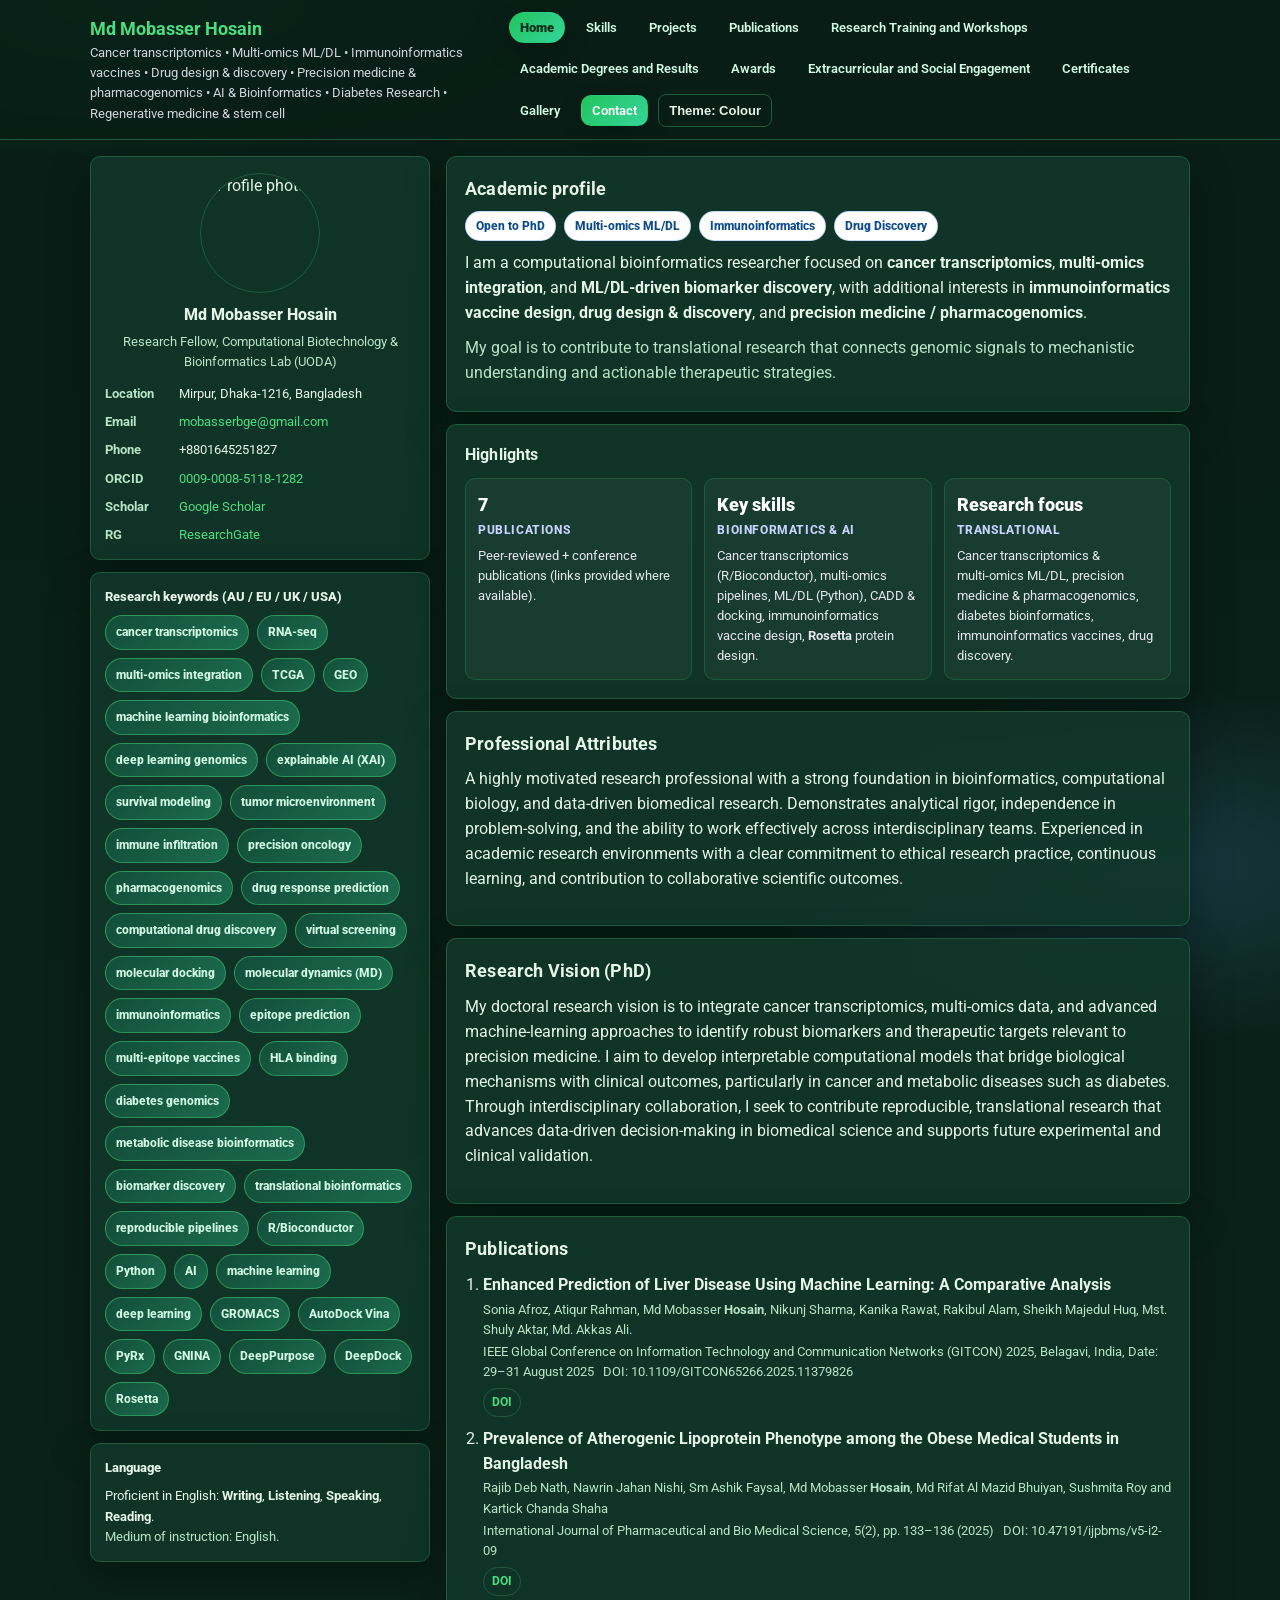
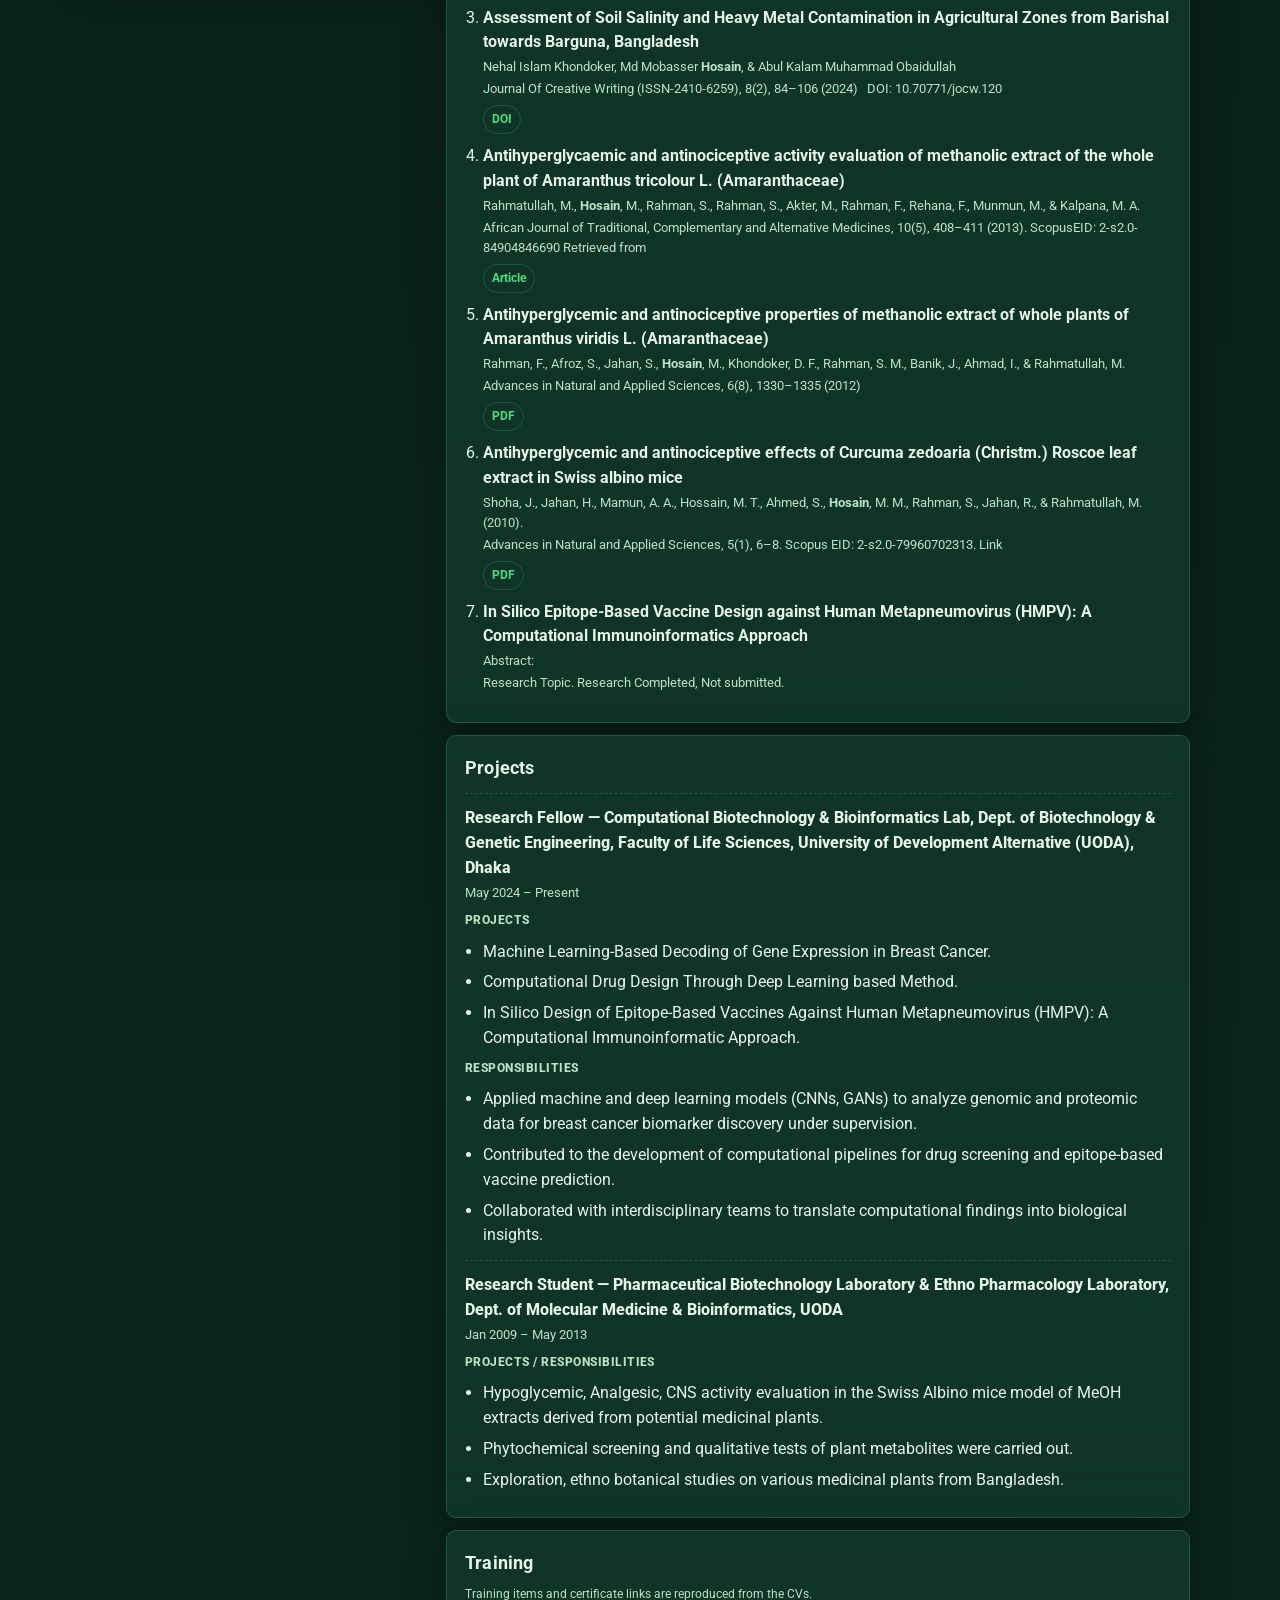
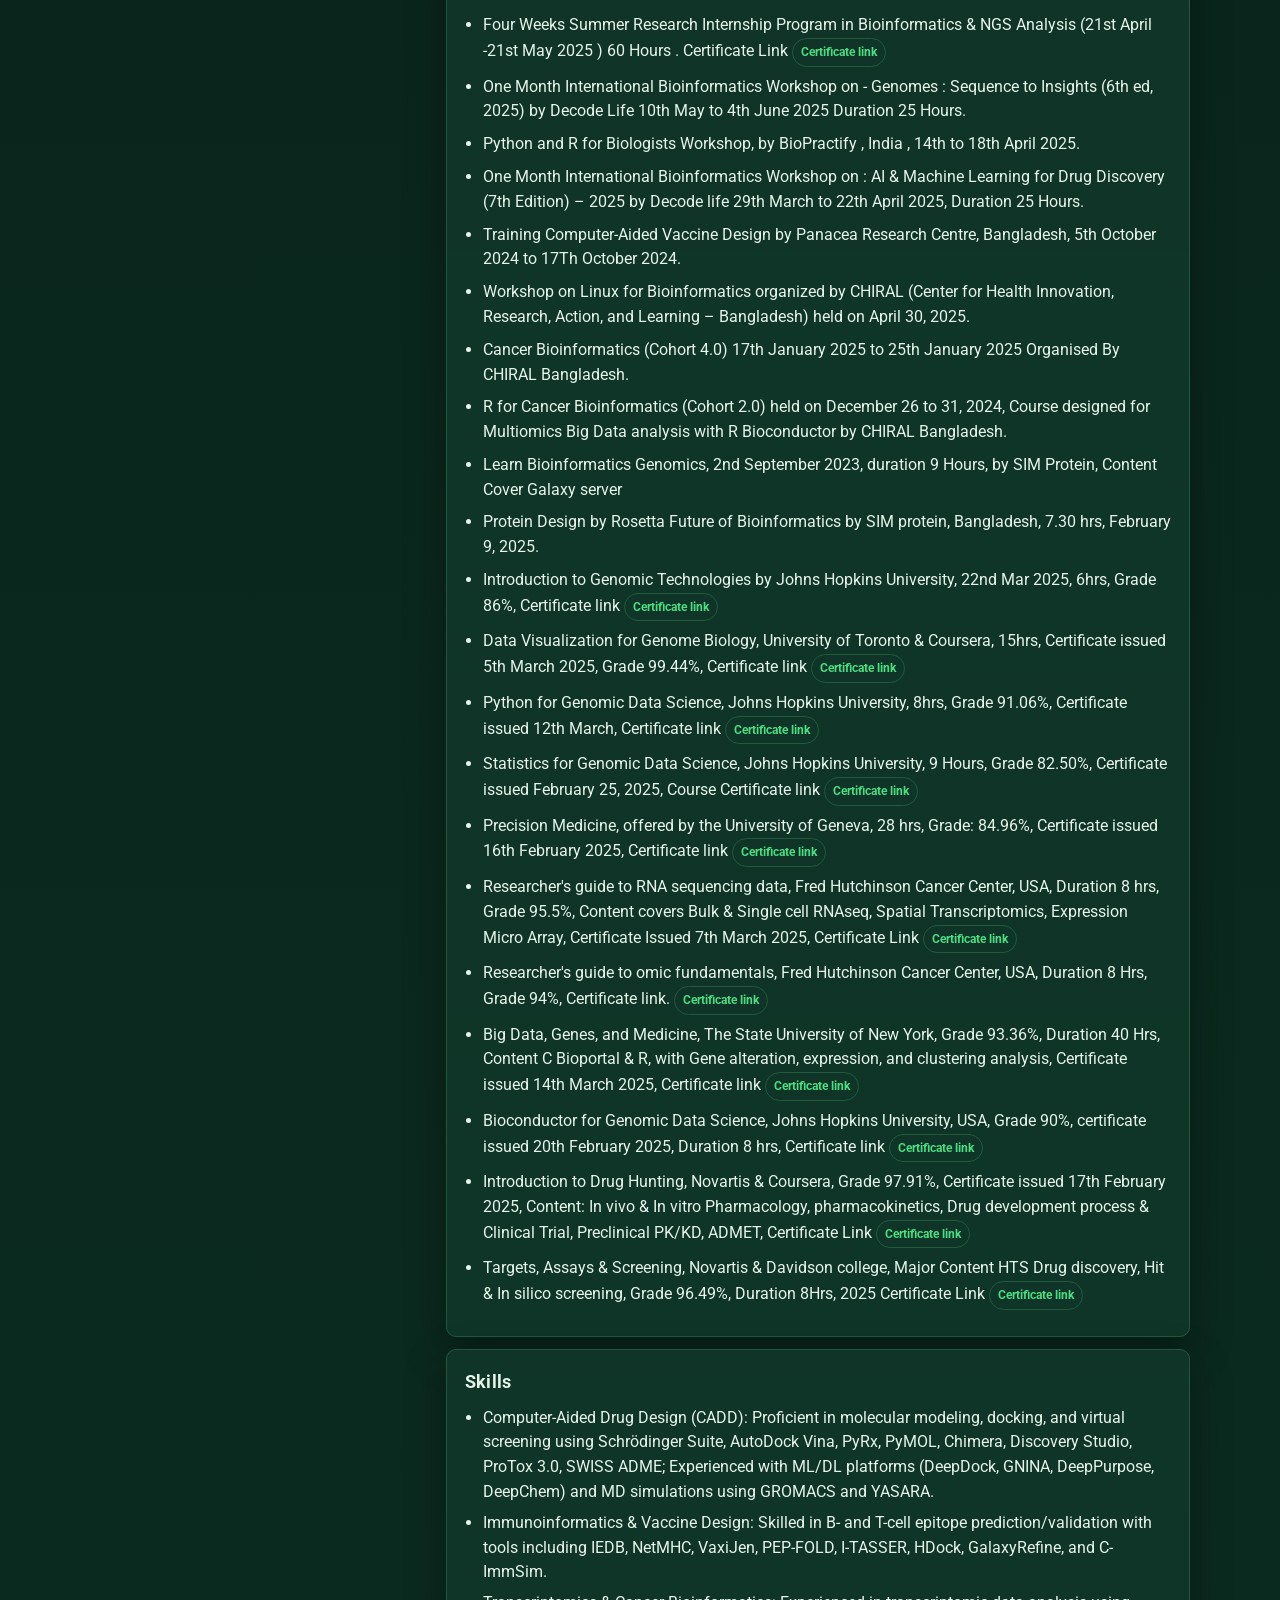
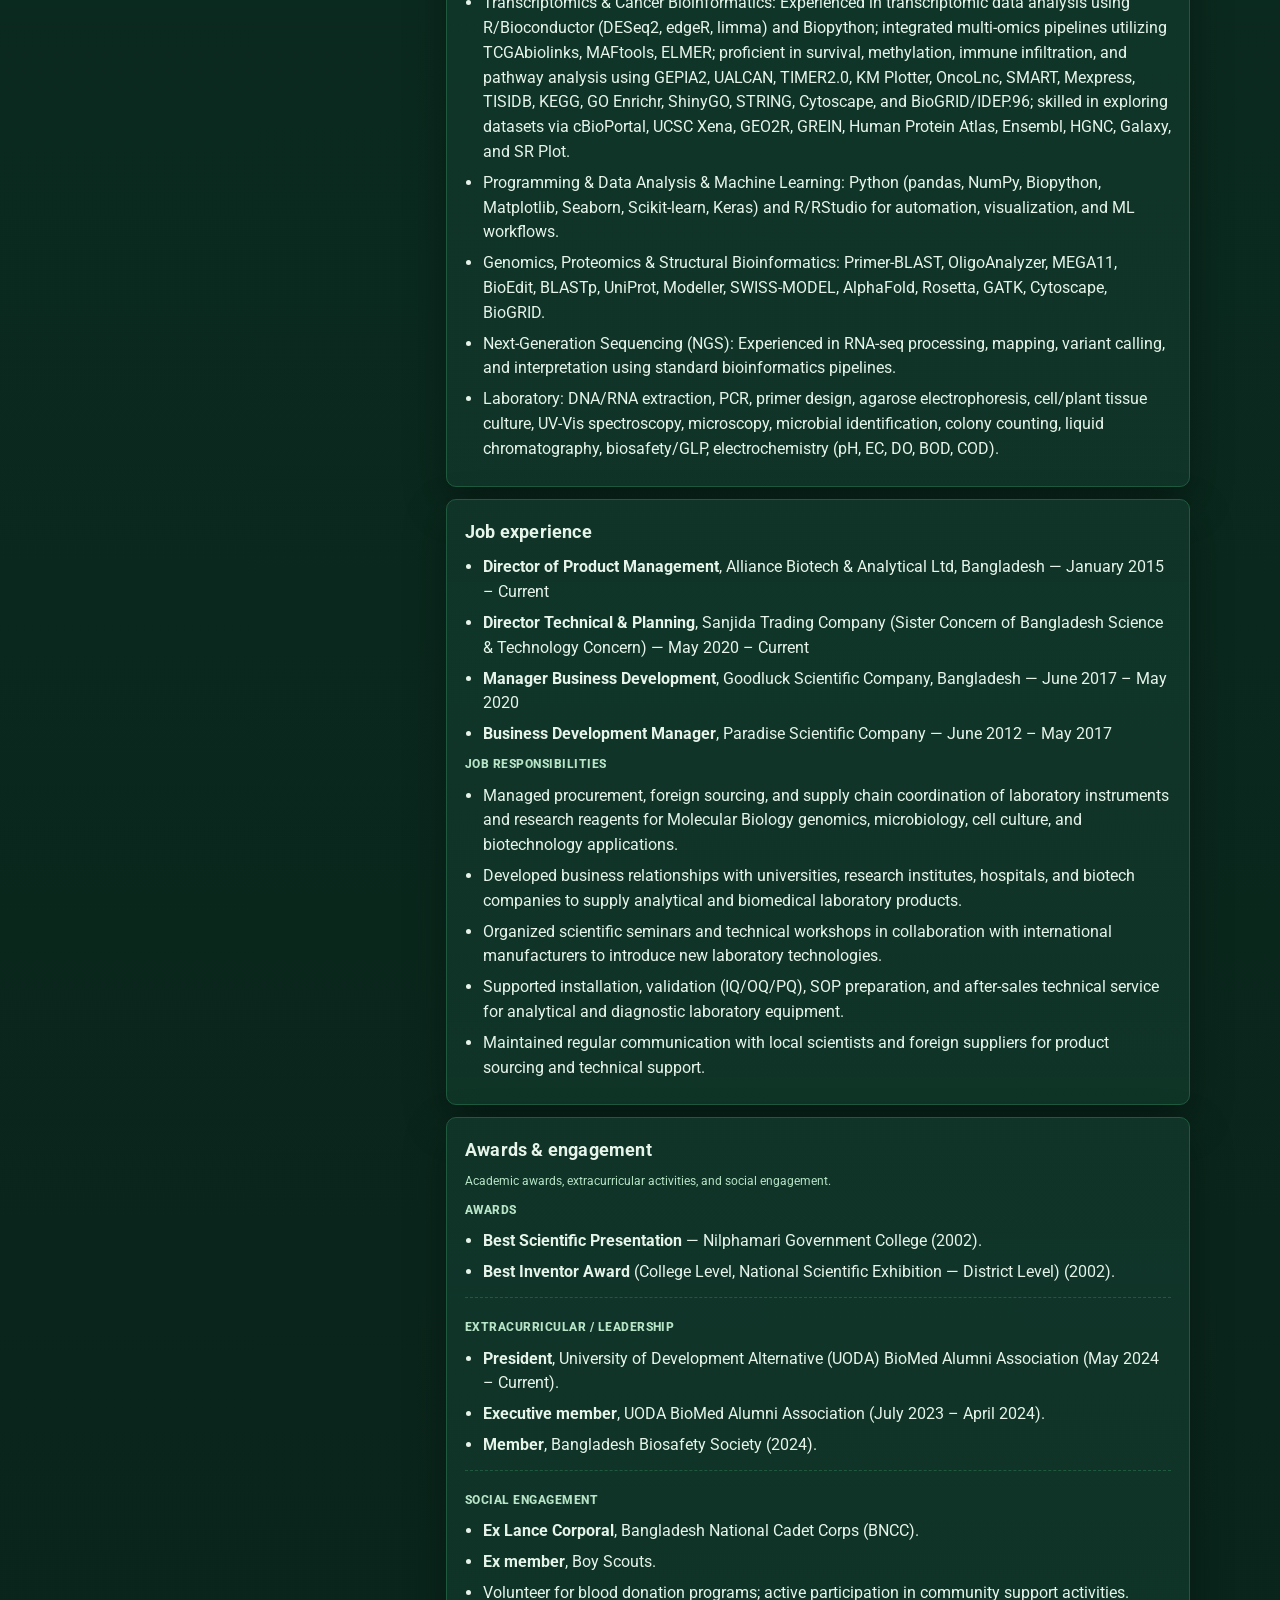
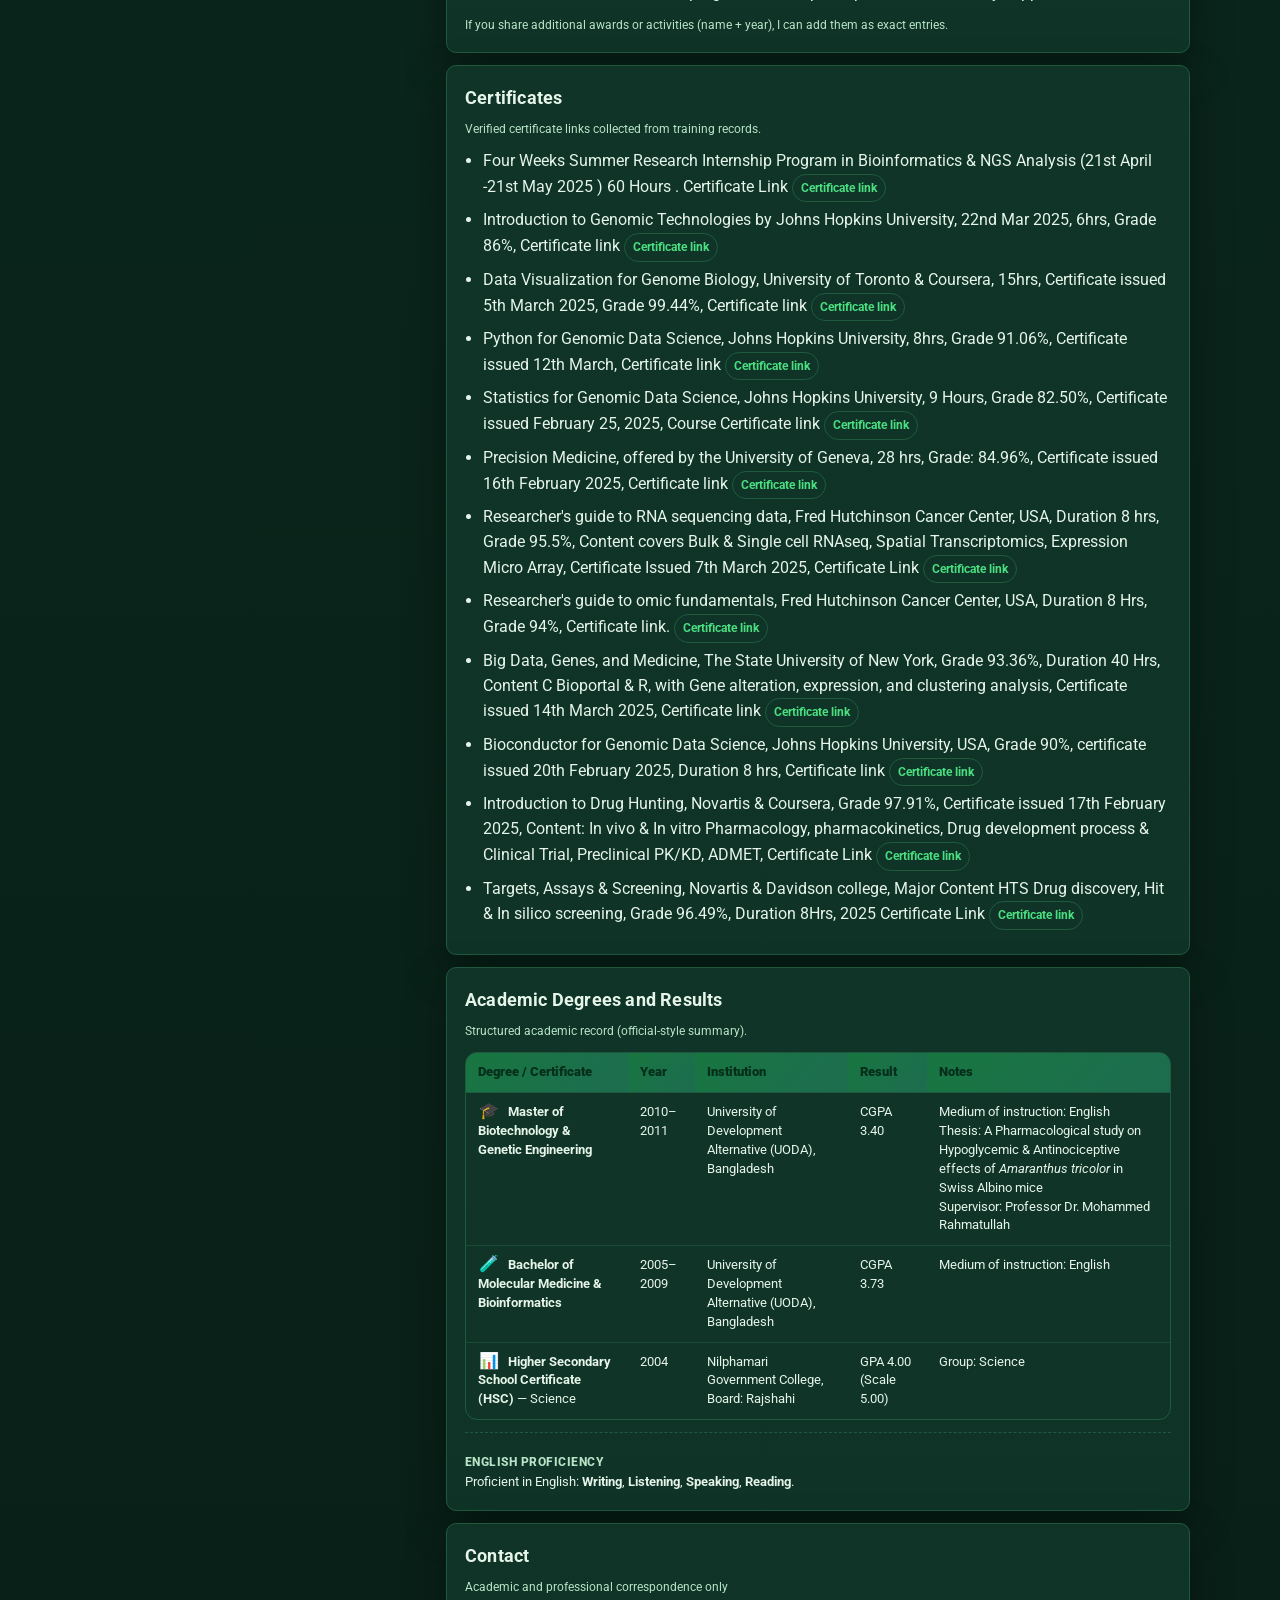
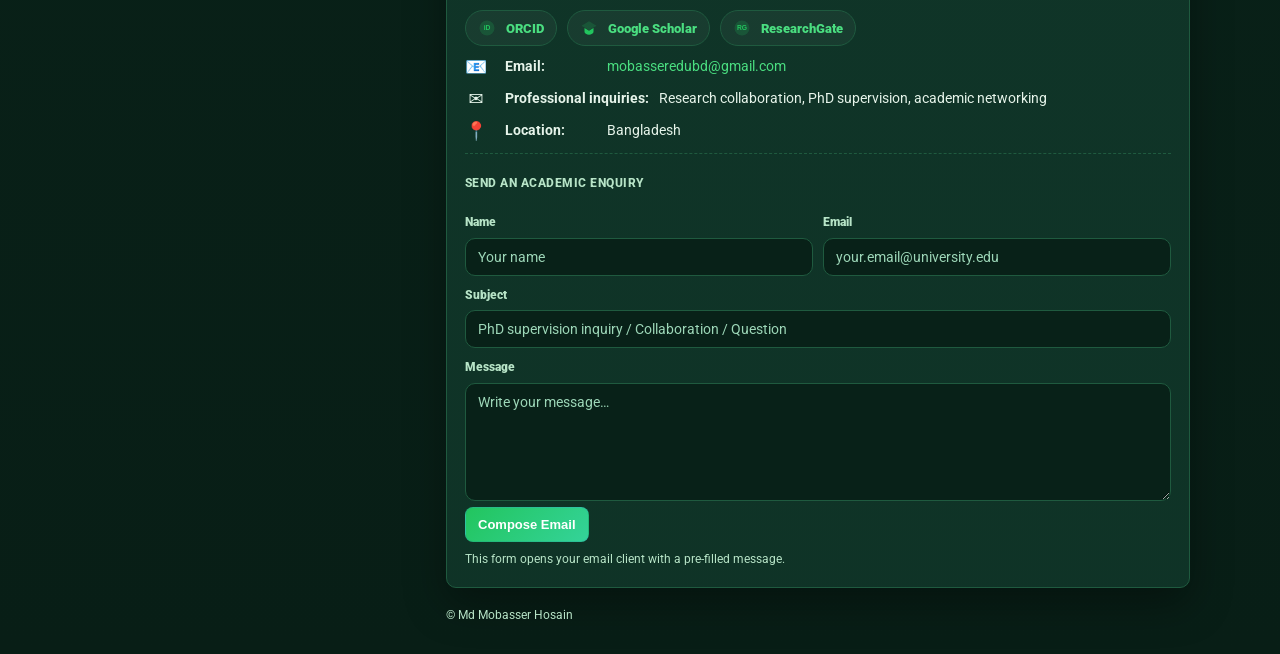
==== index.html @ fb07b355 "Add files via upload" ====
<!doctype html>
<html lang="en">
<head>
  <meta charset="utf-8" />
  <meta name="viewport" content="width=device-width,initial-scale=1" />
  <meta name="description" content="Md Mobasser Hosain — Cancer Transcriptomics • Multi-Omics ML/DL • Immunoinformatics Vaccines • Drug Discovery • Precision Medicine & Pharmacogenomics" />
  <title>Md Mobasser Hosain — Academic Profile</title>
  <link rel="icon" href="[data-uri]">
  <link rel="preconnect" href="https://fonts.googleapis.com">
  <link rel="preconnect" href="https://fonts.gstatic.com" crossorigin>
  <link href="https://fonts.googleapis.com/css2?family=Roboto:wght@400;500;700&display=swap" rel="stylesheet">
  <link rel="stylesheet" href="styles.css" />
</head>
<body>
  <header class="header">
    <div class="wrap header-inner">
      <div class="title">
        <a href="#top" class="name">Md Mobasser Hosain</a>
        <div class="subtitle">Cancer transcriptomics • Multi-omics ML/DL • Immunoinformatics vaccines • Drug design & discovery • Precision medicine & pharmacogenomics • AI & Bioinformatics • Diabetes Research • Regenerative medicine & stem cell</div>
      </div>
      <nav class="nav">
        <a href="index.html" class="home">Home</a>
        <a href="skills.html">Skills</a>
        <a href="projects.html">Projects</a>
        <a href="publications.html">Publications</a>
        <a href="training.html">Research Training and Workshops</a>
        <a href="academic_results.html">Academic Degrees and Results</a>
        <a href="awards.html">Awards</a>
        <a href="engagement.html">Extracurricular and Social Engagement</a>
        <a href="certificates.html">Certificates</a>
        <a href="gallery.html">Gallery</a>
        <a href="contact.html" class="btn">Contact</a>
        <button class="btn ghost smallbtn" id="themeToggle" type="button">Theme</button>
      </nav>
    </div>
  </header>

  <main id="top" class="wrap layout">
    <aside class="sidebar">
      <div class="card profile">
        <img class="avatar" src="assets/avatar.png" alt="Profile photo">
        <div class="pname">Md Mobasser Hosain</div>
        <div class="affil">Research Fellow, Computational Biotechnology & Bioinformatics Lab (UODA)</div>
        <div class="meta">
          <div><span>Location</span>Mirpur, Dhaka-1216, Bangladesh</div>
          <div><span>Email</span><a href="mailto:mobasseredubd@gmail.com">mobasserbge@gmail.com</a></div>
          <div><span>Phone</span>+8801645251827</div>
          <div><span>ORCID</span><a href="https://orcid.org/0009-0008-5118-1282" target="_blank" rel="noreferrer">0009-0008-5118-1282</a></div>
          <div><span>Scholar</span><a href="https://scholar.google.com/citations?user=WmthFEQAAAAJ&hl=en&authuser=1" target="_blank" rel="noreferrer">Google Scholar</a></div>
          <div><span>RG</span><a href="https://www.researchgate.net/profile/Md-Mobasser-Hosain?ev=hdr_xprf" target="_blank" rel="noreferrer">ResearchGate</a></div>
        </div>
        </div>
<div class="card">
        <div class="card-title">Research keywords (AU / EU / UK / USA)</div>
        <div class="chips"><span>cancer transcriptomics</span><span>RNA-seq</span><span>multi-omics integration</span><span>TCGA</span><span>GEO</span><span>machine learning bioinformatics</span><span>deep learning genomics</span><span>explainable AI (XAI)</span><span>survival modeling</span><span>tumor microenvironment</span><span>immune infiltration</span><span>precision oncology</span><span>pharmacogenomics</span><span>drug response prediction</span><span>computational drug discovery</span><span>virtual screening</span><span>molecular docking</span><span>molecular dynamics (MD)</span><span>immunoinformatics</span><span>epitope prediction</span><span>multi-epitope vaccines</span><span>HLA binding</span><span>diabetes genomics</span><span>metabolic disease bioinformatics</span><span>biomarker discovery</span><span>translational bioinformatics</span><span>reproducible pipelines</span><span>R/Bioconductor</span><span>Python</span><span>AI</span><span>machine learning</span><span>deep learning</span><span>GROMACS</span><span>AutoDock Vina</span><span>PyRx</span><span>GNINA</span><span>DeepPurpose</span><span>DeepDock</span><span>Rosetta</span></div>
      </div>

      <div class="card">
        <div class="card-title">Language</div>
        <div class="plain">Proficient in English: <strong>Writing</strong>, <strong>Listening</strong>, <strong>Speaking</strong>, <strong>Reading</strong>.<br><span class="muted">Medium of instruction: English.</span></div>
      </div>
    </aside>

    <section class="content">
      <section class="card intro">
        <h1>Academic profile</h1>
        <div class="badges"><span>Open to PhD</span><span>Multi-omics ML/DL</span><span>Immunoinformatics</span><span>Drug Discovery</span></div>
        <p>
          I am a computational bioinformatics researcher focused on <strong>cancer transcriptomics</strong>, <strong>multi-omics integration</strong>,
          and <strong>ML/DL-driven biomarker discovery</strong>, with additional interests in <strong>immunoinformatics vaccine design</strong>,
          <strong>drug design & discovery</strong>, and <strong>precision medicine / pharmacogenomics</strong>.
        </p>
        <p class="muted">
          My goal is to contribute to translational research that connects genomic signals to mechanistic understanding and actionable therapeutic strategies.
        </p>
      </section>


      <section class="card" id="highlights">
        <h2>Highlights</h2>
        <div class="highlights">
          <div class="hitem">
            <div class="hnum">7</div>
            <div class="hlab">Publications</div>
            <div class="hdesc">Peer‑reviewed + conference publications (links provided where available).</div>
          </div>
          <div class="hitem">
            <div class="hnum">Key skills</div>
            <div class="hlab">Bioinformatics & AI</div>
            <div class="hdesc">
              Cancer transcriptomics (R/Bioconductor), multi‑omics pipelines, ML/DL (Python), CADD & docking,
              immunoinformatics vaccine design, <strong>Rosetta</strong> protein design.
            </div>
          </div>
          <div class="hitem">
            <div class="hnum">Research focus</div>
            <div class="hlab">Translational</div>
            <div class="hdesc">
              Cancer transcriptomics & multi‑omics ML/DL, precision medicine & pharmacogenomics, diabetes bioinformatics,
              immunoinformatics vaccines, drug discovery.
            </div>
          </div>
        </div>
      </section>


      <section class="card" id="professional-attributes">
        <h1>Professional Attributes</h1>

        <p>
          A highly motivated research professional with a strong foundation in bioinformatics, computational biology,
          and data-driven biomedical research. Demonstrates analytical rigor, independence in problem-solving,
          and the ability to work effectively across interdisciplinary teams. Experienced in academic research
          environments with a clear commitment to ethical research practice, continuous learning,
          and contribution to collaborative scientific outcomes.
        </p>
      </section>


      <section class="card" id="research-vision">
        <h1>Research Vision (PhD)</h1>
        <p>
          My doctoral research vision is to integrate cancer transcriptomics, multi‑omics data, and advanced
          machine‑learning approaches to identify robust biomarkers and therapeutic targets relevant to
          precision medicine. I aim to develop interpretable computational models that bridge biological
          mechanisms with clinical outcomes, particularly in cancer and metabolic diseases such as diabetes.
          Through interdisciplinary collaboration, I seek to contribute reproducible, translational research
          that advances data‑driven decision‑making in biomedical science and supports future experimental
          and clinical validation.
        </p>
      </section>



<section id="publications" class="card">
        <h1>Publications</h1>
        <ol class="pubs">
          <li class="pub">
      <div class="ptitle">Enhanced Prediction of Liver Disease Using Machine Learning: A Comparative Analysis</div>
      <div class="pauth">Sonia Afroz, Atiqur Rahman, Md Mobasser <strong>Hosain</strong>, Nikunj Sharma, Kanika Rawat, Rakibul Alam, Sheikh Majedul Huq, Mst. Shuly Aktar, Md. Akkas Ali.</div>
      <div class="pvenue">IEEE Global Conference on Information Technology and Communication Networks (GITCON) 2025, Belagavi, India, Date: 29–31 August 2025 <span class="doi">DOI: 10.1109/GITCON65266.2025.11379826</span></div>
      <div class="plinks"><a class="link" href="https://doi.org/10.1109/GITCON65266.2025.11379826" target="_blank" rel="noreferrer">DOI</a></div>
    </li>
<li class="pub">
      <div class="ptitle">Prevalence of Atherogenic Lipoprotein Phenotype among the Obese Medical Students in Bangladesh</div>
      <div class="pauth">Rajib Deb Nath, Nawrin Jahan Nishi, Sm Ashik Faysal, Md Mobasser <strong>Hosain</strong>, Md Rifat Al Mazid Bhuiyan, Sushmita Roy and Kartick Chanda Shaha</div>
      <div class="pvenue">International Journal of Pharmaceutical and Bio Medical Science, 5(2), pp. 133–136 (2025) <span class="doi">DOI: 10.47191/ijpbms/v5-i2-09</span></div>
      <div class="plinks"><a class="link" href="https://doi.org/10.47191/ijpbms/v5-i2-09" target="_blank" rel="noreferrer">DOI</a></div>
    </li>
<li class="pub">
      <div class="ptitle">Assessment of Soil Salinity and Heavy Metal Contamination in Agricultural Zones from Barishal towards Barguna, Bangladesh</div>
      <div class="pauth">Nehal Islam Khondoker, Md Mobasser <strong>Hosain</strong>, & Abul Kalam Muhammad Obaidullah</div>
      <div class="pvenue">Journal Of Creative Writing (ISSN-2410-6259), 8(2), 84–106 (2024) <span class="doi">DOI: 10.70771/jocw.120</span></div>
      <div class="plinks"><a class="link" href="https://doi.org/10.70771/jocw.120" target="_blank" rel="noreferrer">DOI</a></div>
    </li>
<li class="pub">
      <div class="ptitle">Antihyperglycaemic and antinociceptive activity evaluation of methanolic extract of the whole plant of Amaranthus tricolour L. (Amaranthaceae)</div>
      <div class="pauth">Rahmatullah, M., <strong>Hosain</strong>, M., Rahman, S., Rahman, S., Akter, M., Rahman, F., Rehana, F., Munmun, M., & Kalpana, M. A.</div>
      <div class="pvenue">African Journal of Traditional, Complementary and Alternative Medicines, 10(5), 408–411 (2013). ScopusEID: 2-s2.0-84904846690 Retrieved from</div>
      <div class="plinks"><a class="link" href="https://journals.athmsi.org/index.php/ajtcam/article/view/1969" target="_blank" rel="noreferrer">Article</a></div>
    </li>
<li class="pub">
      <div class="ptitle">Antihyperglycemic and antinociceptive properties of methanolic extract of whole plants of Amaranthus viridis L. (Amaranthaceae)</div>
      <div class="pauth">Rahman, F., Afroz, S., Jahan, S., <strong>Hosain</strong>, M., Khondoker, D. F., Rahman, S. M., Banik, J., Ahmad, I., & Rahmatullah, M.</div>
      <div class="pvenue">Advances in Natural and Applied Sciences, 6(8), 1330–1335 (2012)</div>
      <div class="plinks"><a class="link" href="https://www.aensiweb.com/old/anas/2012/1330-1335.pdf" target="_blank" rel="noreferrer">PDF</a></div>
    </li>
<li class="pub">
      <div class="ptitle">Antihyperglycemic and antinociceptive effects of Curcuma zedoaria (Christm.) Roscoe leaf extract in Swiss albino mice</div>
      <div class="pauth">Shoha, J., Jahan, H., Mamun, A. A., Hossain, M. T., Ahmed, S., <strong>Hosain</strong>, M. M., Rahman, S., Jahan, R., & Rahmatullah, M. (2010).</div>
      <div class="pvenue">Advances in Natural and Applied Sciences, 5(1), 6–8. Scopus EID: 2-s2.0-79960702313. Link</div>
      <div class="plinks"><a class="link" href="http://www.aensiweb.com/old/anas/2011/6-8.pdf" target="_blank" rel="noreferrer">PDF</a></div>
</li>
<li class="pub">
      <div class="ptitle">In Silico Epitope-Based Vaccine Design against Human Metapneumovirus (HMPV): A Computational Immunoinformatics Approach</div>
      <div class="pauth">Abstract:</div>
      <div class="pvenue">Research Topic. Research Completed, Not submitted.</div>
      
    </li>
        </ol>
      </section>

<section id="projects" class="card">
        <h1>Projects</h1>

        <div class="block">
          <div class="row">
            <div class="left">
              <div class="role">Research Fellow — Computational Biotechnology & Bioinformatics Lab, Dept. of Biotechnology & Genetic Engineering, Faculty of Life Sciences, University of Development Alternative (UODA), Dhaka</div>
              <div class="when">May 2024 – Present</div>
            </div>
          </div>
          <div class="subhead">Projects</div>
          <ul>
            <li>Machine Learning-Based Decoding of Gene Expression in Breast Cancer.</li>
            <li>Computational Drug Design Through Deep Learning based Method.</li>
            <li>In Silico Design of Epitope-Based Vaccines Against Human Metapneumovirus (HMPV): A Computational Immunoinformatic Approach.</li>
          </ul>
          <div class="subhead">Responsibilities</div>
          <ul>
            <li>Applied machine and deep learning models (CNNs, GANs) to analyze genomic and proteomic data for breast cancer biomarker discovery under supervision.</li>
            <li>Contributed to the development of computational pipelines for drug screening and epitope-based vaccine prediction.</li>
            <li>Collaborated with interdisciplinary teams to translate computational findings into biological insights.</li>
          </ul>
        </div>

        <div class="block">
          <div class="row">
            <div class="left">
              <div class="role">Research Student — Pharmaceutical Biotechnology Laboratory & Ethno Pharmacology Laboratory, Dept. of Molecular Medicine & Bioinformatics, UODA</div>
              <div class="when">Jan 2009 – May 2013</div>
            </div>
          </div>
          <div class="subhead">Projects / responsibilities</div>
          <ul>
            <li>Hypoglycemic, Analgesic, CNS activity evaluation in the Swiss Albino mice model of MeOH extracts derived from potential medicinal plants.</li>
            <li>Phytochemical screening and qualitative tests of plant metabolites were carried out.</li>
            <li>Exploration, ethno botanical studies on various medicinal plants from Bangladesh.</li>
          </ul>
        </div>
      </section>

<section id="training" class="card">
        <h1>Training</h1>
        <div class="muted small">Training items and certificate links are reproduced from the CVs.</div>
        <ul class="train">
          <li>Four Weeks Summer Research Internship Program in Bioinformatics & NGS Analysis (21st April -21st May  2025 ) 60 Hours . Certificate Link <a class="link" href="https://courses.biopractify.com/share-certificate?serialno=OZQGIAIJ" target="_blank" rel="noreferrer">Certificate link</a></li>
<li>One Month International Bioinformatics Workshop on - Genomes : Sequence to Insights (6th ed, 2025) by Decode Life 10th May to 4th June 2025  Duration  25 Hours. </li>
<li>Python and R for Biologists Workshop, by BioPractify , India , 14th to 18th April 2025. </li>
<li>One Month International Bioinformatics Workshop on : AI & Machine Learning for Drug Discovery (7th Edition) – 2025 by Decode life 29th March to 22th April 2025, Duration 25 Hours. </li>
<li>Training Computer-Aided Vaccine Design by Panacea Research Centre, Bangladesh, 5th October 2024 to 17Th October 2024. </li>
<li>Workshop on Linux for Bioinformatics organized by CHIRAL (Center for Health Innovation, Research, Action, and Learning – Bangladesh) held on April 30, 2025. </li>
<li>Cancer Bioinformatics (Cohort 4.0) 17th January 2025 to 25th January 2025 Organised By CHIRAL Bangladesh. </li>
<li>R for Cancer Bioinformatics (Cohort 2.0) held on December 26 to 31, 2024, Course designed for Multiomics Big Data analysis with R Bioconductor by CHIRAL Bangladesh. </li>
<li>Learn Bioinformatics Genomics, 2nd September 2023, duration 9 Hours, by SIM Protein, Content Cover Galaxy server </li>
<li>Protein Design by Rosetta Future of Bioinformatics by SIM protein, Bangladesh, 7.30 hrs, February 9, 2025. </li>
<li>Introduction to Genomic Technologies by Johns Hopkins University, 22nd Mar 2025, 6hrs, Grade 86%, Certificate link <a class="link" href="https://tinyurl.com/yw26muj3" target="_blank" rel="noreferrer">Certificate link</a></li>
<li>Data Visualization for Genome Biology, University of Toronto & Coursera, 15hrs, Certificate issued 5th March 2025, Grade 99.44%, Certificate link <a class="link" href="https://tinyurl.com/39n8rfcf" target="_blank" rel="noreferrer">Certificate link</a></li>
<li>Python for Genomic Data Science, Johns Hopkins University, 8hrs, Grade 91.06%, Certificate issued 12th March, Certificate link <a class="link" href="https://coursera.org/share/61d7b157313476cb5bbdabc30b1a6b47" target="_blank" rel="noreferrer">Certificate link</a></li>
<li>Statistics for Genomic Data Science, Johns Hopkins University, 9 Hours, Grade 82.50%, Certificate issued February 25, 2025, Course Certificate link <a class="link" href="https://coursera.org/share/500df6e755411c863646de9a24e4af52" target="_blank" rel="noreferrer">Certificate link</a></li>
<li>Precision Medicine, offered by the University of Geneva, 28 hrs, Grade: 84.96%, Certificate issued 16th February 2025, Certificate link <a class="link" href="https://coursera.org/share/c472c3accd4e231292450f2b2c4a200d" target="_blank" rel="noreferrer">Certificate link</a></li>
<li>Researcher's guide to RNA sequencing data, Fred Hutchinson Cancer Center, USA, Duration 8 hrs, Grade 95.5%, Content covers Bulk & Single cell RNAseq, Spatial Transcriptomics, Expression Micro Array, Certificate Issued 7th March 2025, Certificate Link <a class="link" href="https://tinyurl.com/s4sdepmn" target="_blank" rel="noreferrer">Certificate link</a></li>
<li>Researcher's guide to omic fundamentals, Fred Hutchinson Cancer Center, USA, Duration 8 Hrs, Grade 94%, Certificate link. <a class="link" href="https://tinyurl.com/3bd54n78" target="_blank" rel="noreferrer">Certificate link</a></li>
<li>Big Data, Genes, and Medicine, The State University of New York, Grade 93.36%, Duration 40 Hrs, Content C Bioportal & R, with Gene alteration, expression, and clustering analysis, Certificate issued 14th March 2025, Certificate link <a class="link" href="https://tinyurl.com/y599cdx3" target="_blank" rel="noreferrer">Certificate link</a></li>
<li>Bioconductor for Genomic Data Science, Johns Hopkins University, USA, Grade 90%, certificate issued 20th February 2025, Duration 8 hrs, Certificate link <a class="link" href="https://coursera.org/share/51b28798609d6bcfede4bd5f6b44a74e" target="_blank" rel="noreferrer">Certificate link</a></li>
<li>Introduction to Drug Hunting, Novartis & Coursera, Grade 97.91%, Certificate issued 17th February 2025, Content: In vivo & In vitro Pharmacology, pharmacokinetics, Drug development process & Clinical Trial, Preclinical PK/KD, ADMET, Certificate Link <a class="link" href="https://tinyurl.com/4j7b5hth" target="_blank" rel="noreferrer">Certificate link</a></li>
<li>Targets, Assays & Screening, Novartis & Davidson college, Major Content HTS Drug discovery, Hit & In silico screening, Grade 96.49%, Duration 8Hrs, 2025 Certificate Link <a class="link" href="https://tinyurl.com/4a8vd36w" target="_blank" rel="noreferrer">Certificate link</a></li>
        </ul>
      </section>

<section id="skills" class="card">
        <h1>Skills</h1>
        <ul>
          <li>Computer-Aided Drug Design (CADD): Proficient in molecular modeling, docking, and virtual screening using Schrödinger Suite, AutoDock Vina, PyRx, PyMOL, Chimera, Discovery Studio, ProTox 3.0, SWISS ADME; Experienced with ML/DL platforms (DeepDock, GNINA, DeepPurpose, DeepChem) and MD simulations using GROMACS and YASARA.</li>
<li>Immunoinformatics & Vaccine Design: Skilled in B- and T-cell epitope prediction/validation with tools including IEDB, NetMHC, VaxiJen, PEP-FOLD, I-TASSER, HDock, GalaxyRefine, and C-ImmSim.</li>
<li>Transcriptomics & Cancer Bioinformatics: Experienced in transcriptomic data analysis using R/Bioconductor (DESeq2, edgeR, limma) and Biopython; integrated multi-omics pipelines utilizing TCGAbiolinks, MAFtools, ELMER; proficient in survival, methylation, immune infiltration, and pathway analysis using GEPIA2, UALCAN, TIMER2.0, KM Plotter, OncoLnc, SMART, Mexpress, TISIDB, KEGG, GO Enrichr, ShinyGO, STRING, Cytoscape, and BioGRID/IDEP.96; skilled in exploring datasets via cBioPortal, UCSC Xena, GEO2R, GREIN, Human Protein Atlas, Ensembl, HGNC, Galaxy, and SR Plot.</li>
<li>Programming & Data Analysis & Machine Learning: Python (pandas, NumPy, Biopython, Matplotlib, Seaborn, Scikit-learn, Keras) and R/RStudio for automation, visualization, and ML workflows.</li>
<li>Genomics, Proteomics & Structural Bioinformatics: Primer-BLAST, OligoAnalyzer, MEGA11, BioEdit, BLASTp, UniProt, Modeller, SWISS-MODEL, AlphaFold, Rosetta, GATK, Cytoscape, BioGRID.</li>
<li>Next-Generation Sequencing (NGS): Experienced in RNA-seq processing, mapping, variant calling, and interpretation using standard bioinformatics pipelines.</li>
<li>Laboratory: DNA/RNA extraction, PCR, primer design, agarose electrophoresis, cell/plant tissue culture, UV-Vis spectroscopy, microscopy, microbial identification, colony counting, liquid chromatography, biosafety/GLP, electrochemistry (pH, EC, DO, BOD, COD).</li>
        </ul>
      </section>

<section id="job" class="card">
        <h1>Job experience</h1>
        <ul>
          <li><strong>Director of Product Management</strong>, Alliance Biotech & Analytical Ltd, Bangladesh — January 2015 – Current</li>
          <li><strong>Director Technical & Planning</strong>, Sanjida Trading Company (Sister Concern of Bangladesh Science & Technology Concern) — May 2020 – Current</li>
          <li><strong>Manager Business Development</strong>, Goodluck Scientific Company, Bangladesh — June 2017 – May 2020</li>
          <li><strong>Business Development Manager</strong>, Paradise Scientific Company — June 2012 – May 2017</li>
        </ul>
        <div class="subhead">Job responsibilities</div>
        <ul>
          <li>Managed procurement, foreign sourcing, and supply chain coordination of laboratory instruments and research reagents for Molecular Biology genomics, microbiology, cell culture, and biotechnology applications.</li>
          <li>Developed business relationships with universities, research institutes, hospitals, and biotech companies to supply analytical and biomedical laboratory products.</li>
          <li>Organized scientific seminars and technical workshops in collaboration with international manufacturers to introduce new laboratory technologies.</li>
          <li>Supported installation, validation (IQ/OQ/PQ), SOP preparation, and after-sales technical service for analytical and diagnostic laboratory equipment.</li>
          <li>Maintained regular communication with local scientists and foreign suppliers for product sourcing and technical support.</li>
        </ul>
      </section>


      <section class="card" id="awards">
        <h1>Awards & engagement</h1>
        <div class="muted small">Academic awards, extracurricular activities, and social engagement.</div>

        <div class="block" style="border-top:none;padding-top:0;margin-top:10px">
          <div class="subhead">Awards</div>
          <ul>
            <li><strong>Best Scientific Presentation</strong> — Nilphamari Government College (2002).</li>
            <li><strong>Best Inventor Award</strong> (College Level, National Scientific Exhibition — District Level) (2002).</li>
          </ul>
        </div>

        <div class="block">
          <div class="subhead">Extracurricular / leadership</div>
          <ul>
            <li><strong>President</strong>, University of Development Alternative (UODA) BioMed Alumni Association (May 2024 – Current).</li>
            <li><strong>Executive member</strong>, UODA BioMed Alumni Association (July 2023 – April 2024).</li>
            <li><strong>Member</strong>, Bangladesh Biosafety Society (2024).</li>
          </ul>
        </div>

        <div class="block">
          <div class="subhead">Social engagement</div>
          <ul>
            <li><strong>Ex Lance Corporal</strong>, Bangladesh National Cadet Corps (BNCC).</li>
            <li><strong>Ex member</strong>, Boy Scouts.</li>
            <li>Volunteer for blood donation programs; active participation in community support activities.</li>
            
          </ul>
        </div>

        <div class="muted small" style="margin-top:10px">If you share additional awards or activities (name + year), I can add them as exact entries.</div>
      </section>




      
      




      <section class="card" id="certificates">
        <h1>Certificates</h1>
        <div class="muted small">Verified certificate links collected from training records.</div>
        <ul style="margin-top:10px">
          <li>Four Weeks Summer Research Internship Program in Bioinformatics & NGS Analysis (21st April -21st May  2025 ) 60 Hours . Certificate Link <a class="link" href="https://courses.biopractify.com/share-certificate?serialno=OZQGIAIJ" target="_blank" rel="noreferrer">Certificate link</a></li>
<li>Introduction to Genomic Technologies by Johns Hopkins University, 22nd Mar 2025, 6hrs, Grade 86%, Certificate link <a class="link" href="https://tinyurl.com/yw26muj3" target="_blank" rel="noreferrer">Certificate link</a></li>
<li>Data Visualization for Genome Biology, University of Toronto & Coursera, 15hrs, Certificate issued 5th March 2025, Grade 99.44%, Certificate link <a class="link" href="https://tinyurl.com/39n8rfcf" target="_blank" rel="noreferrer">Certificate link</a></li>
<li>Python for Genomic Data Science, Johns Hopkins University, 8hrs, Grade 91.06%, Certificate issued 12th March, Certificate link <a class="link" href="https://coursera.org/share/61d7b157313476cb5bbdabc30b1a6b47" target="_blank" rel="noreferrer">Certificate link</a></li>
<li>Statistics for Genomic Data Science, Johns Hopkins University, 9 Hours, Grade 82.50%, Certificate issued February 25, 2025, Course Certificate link <a class="link" href="https://coursera.org/share/500df6e755411c863646de9a24e4af52" target="_blank" rel="noreferrer">Certificate link</a></li>
<li>Precision Medicine, offered by the University of Geneva, 28 hrs, Grade: 84.96%, Certificate issued 16th February 2025, Certificate link <a class="link" href="https://coursera.org/share/c472c3accd4e231292450f2b2c4a200d" target="_blank" rel="noreferrer">Certificate link</a></li>
<li>Researcher's guide to RNA sequencing data, Fred Hutchinson Cancer Center, USA, Duration 8 hrs, Grade 95.5%, Content covers Bulk & Single cell RNAseq, Spatial Transcriptomics, Expression Micro Array, Certificate Issued 7th March 2025, Certificate Link <a class="link" href="https://tinyurl.com/s4sdepmn" target="_blank" rel="noreferrer">Certificate link</a></li>
<li>Researcher's guide to omic fundamentals, Fred Hutchinson Cancer Center, USA, Duration 8 Hrs, Grade 94%, Certificate link. <a class="link" href="https://tinyurl.com/3bd54n78" target="_blank" rel="noreferrer">Certificate link</a></li>
<li>Big Data, Genes, and Medicine, The State University of New York, Grade 93.36%, Duration 40 Hrs, Content C Bioportal & R, with Gene alteration, expression, and clustering analysis, Certificate issued 14th March 2025, Certificate link <a class="link" href="https://tinyurl.com/y599cdx3" target="_blank" rel="noreferrer">Certificate link</a></li>
<li>Bioconductor for Genomic Data Science, Johns Hopkins University, USA, Grade 90%, certificate issued 20th February 2025, Duration 8 hrs, Certificate link <a class="link" href="https://coursera.org/share/51b28798609d6bcfede4bd5f6b44a74e" target="_blank" rel="noreferrer">Certificate link</a></li>
<li>Introduction to Drug Hunting, Novartis & Coursera, Grade 97.91%, Certificate issued 17th February 2025, Content: In vivo & In vitro Pharmacology, pharmacokinetics, Drug development process & Clinical Trial, Preclinical PK/KD, ADMET, Certificate Link <a class="link" href="https://tinyurl.com/4j7b5hth" target="_blank" rel="noreferrer">Certificate link</a></li>
<li>Targets, Assays & Screening, Novartis & Davidson college, Major Content HTS Drug discovery, Hit & In silico screening, Grade 96.49%, Duration 8Hrs, 2025 Certificate Link <a class="link" href="https://tinyurl.com/4a8vd36w" target="_blank" rel="noreferrer">Certificate link</a></li>
        </ul>
      </section>



      <section class="card" id="academic-results">
        <h1>Academic Degrees and Results</h1>
        <div class="muted small">Structured academic record (official-style summary).</div>

        <div class="tablewrap" style="margin-top:12px">
          <table class="tbl">
            <thead>
              <tr>
                <th>Degree / Certificate</th>
                <th>Year</th>
                <th>Institution</th>
                <th>Result</th>
                <th>Notes</th>
              </tr>
            </thead>
            <tbody><tr>
                <td><span class="ico">🎓</span><strong>Master of Biotechnology &amp; Genetic Engineering</strong></td>
                <td>2010–2011</td>
                <td>University of Development Alternative (UODA), Bangladesh</td>
                <td>CGPA 3.40</td>
                <td>
                  Medium of instruction: English<br>
                  Thesis: A Pharmacological study on Hypoglycemic &amp; Antinociceptive effects of <em>Amaranthus tricolor</em> in Swiss Albino mice<br>
                  Supervisor: Professor Dr. Mohammed Rahmatullah
                </td>
              </tr>
<tr>
                <td><span class="ico">🧪</span><strong>Bachelor of Molecular Medicine &amp; Bioinformatics</strong></td>
                <td>2005–2009</td>
                <td>University of Development Alternative (UODA), Bangladesh</td>
                <td>CGPA 3.73</td>
                <td>Medium of instruction: English</td>
              </tr>
<tr>
                <td><span class="ico">📊</span><strong>Higher Secondary School Certificate (HSC)</strong> — Science</td>
                <td>2004</td>
                <td>Nilphamari Government College, Board: Rajshahi</td>
                <td>GPA 4.00 (Scale 5.00)</td>
                <td>Group: Science</td>
              </tr></tbody>
          </table>
        </div>

        <div class="block">
          <div class="subhead">English proficiency</div>
          <div class="plain">Proficient in English: <strong>Writing</strong>, <strong>Listening</strong>, <strong>Speaking</strong>, <strong>Reading</strong>.</div>
        </div>
      </section>



      
      <section class="card" id="contact">
        <h1>Contact</h1>
        <div class="muted small">Academic and professional correspondence only</div>

        <div class="contact-links" aria-label="Academic profile links">
          <a class="plink" href="https://orcid.org/0009-0008-5118-1282" target="_blank" rel="noreferrer">
            <svg viewBox="0 0 24 24" aria-hidden="true" class="svgicon"><circle cx="12" cy="12" r="10" fill="currentColor" opacity=".18"/><text x="12" y="15" text-anchor="middle" font-size="9" font-family="Arial" fill="currentColor" font-weight="700">iD</text></svg><span>ORCID</span>
          </a>
          <a class="plink" href="https://scholar.google.com/citations?user=WmthFEQAAAAJ&hl=en&authuser=1" target="_blank" rel="noreferrer">
            <svg viewBox="0 0 24 24" aria-hidden="true" class="svgicon"><path d="M12 3 2 9l10 6 10-6-10-6Z" fill="currentColor" opacity=".18"/><path d="M6 12v5c0 2.2 3 4 6 4s6-1.8 6-4v-5l-6 3.6L6 12Z" fill="currentColor"/></svg><span>Google Scholar</span>
          </a>
          <a class="plink" href="https://www.researchgate.net/profile/Md-Mobasser-Hosain?ev=hdr_xprf" target="_blank" rel="noreferrer" title="Replace with your ResearchGate profile link when available">
            <svg viewBox="0 0 24 24" aria-hidden="true" class="svgicon"><circle cx="12" cy="12" r="10" fill="currentColor" opacity=".18"/><text x="12" y="15" text-anchor="middle" font-size="9" font-family="Arial" fill="currentColor" font-weight="700">RG</text></svg><span>ResearchGate</span>
          </a>
        </div>

        <ul class="contact-list">
          <li><span class="ico">📧</span><strong>Email:</strong> <a href="mailto:mobasseredubd@gmail.com">mobasseredubd@gmail.com</a></li>
          <li><span class="ico">✉️</span><strong>Professional inquiries:</strong> Research collaboration, PhD supervision, academic networking</li>
          <li><span class="ico">📍</span><strong>Location:</strong> Bangladesh</li>
        </ul>

        <div class="block">
          <div class="subhead">Send an Academic Enquiry</div>
          <form class="contact-form" id="contactForm">
            <div class="row">
              <label>
                <span>Name</span>
                <input type="text" name="name" placeholder="Your name" required>
              </label>
              <label>
                <span>Email</span>
                <input type="email" name="from" placeholder="your.email@university.edu" required>
              </label>
            </div>
            <label>
              <span>Subject</span>
              <input type="text" name="subject" placeholder="PhD supervision inquiry / Collaboration / Question" required>
            </label>
            <label>
              <span>Message</span>
              <textarea name="message" rows="6" placeholder="Write your message…" required></textarea>
            </label>
            <button class="btn" type="submit">Compose Email</button>
            <div class="muted small" style="margin-top:8px">This form opens your email client with a pre-filled message.</div>
          </form>
        </div>

        <script>
          (function(){
            const form = document.getElementById("contactForm");
            if(!form) return;
            form.addEventListener("submit", function(e){
              e.preventDefault();
              const data = new FormData(form);
              const name = String(data.get("name") || "").trim();
              const from = String(data.get("from") || "").trim();
              const subject = String(data.get("subject") || "").trim();
              const msg = String(data.get("message") || "").trim();

              const body = "Name: " + name + "\n"
                         + "Email: " + from + "\n\n"
                         + msg + "\n\n"
                         + "— Sent via Md Mobasser Hosain website";

              const mailto = "mailto:mobasseredubd@gmail.com"
                           + "?subject=" + encodeURIComponent(subject)
                           + "&body=" + encodeURIComponent(body);

              window.location.href = mailto;
            });
          })();
        </script>
      </section>

    

<footer class="footer">
        <div>© <span id="y"></span> Md Mobasser Hosain</div>
      </footer>
    </section>
  </main>

  
  <script>
    (function(){
      const KEY = "mh_theme"; // "madae" | "google" | "scholar"
      const btn = document.getElementById("themeToggle");
      const THEMES = ["madae","google","scholar"];

      function apply(t){
        document.body.classList.toggle("theme-madae", t === "madae");
        document.body.classList.toggle("theme-google", t === "google");
        document.body.classList.toggle("theme-scholar", t === "scholar");
        if(btn){
          btn.textContent = (t === "madae") ? "Theme: Colour" : (t === "google") ? "Theme: Google" : "Theme: Scholar";
        }
      }

      let saved = localStorage.getItem(KEY) || "madae";
      if(!THEMES.includes(saved)) saved = "madae";
      apply(saved);

      if(btn){
        btn.addEventListener("click", () => {
          const cur = localStorage.getItem(KEY) || "madae";
          const i = THEMES.indexOf(cur);
          const next = THEMES[(i+1) % THEMES.length];
          localStorage.setItem(KEY, next);
          apply(next);
        });
      }
    })();
  </script>


  <script>
    (function(){
      const links = Array.from(document.querySelectorAll(".nav a")).filter(a => a.getAttribute("href"));
      const curPath = (location.pathname.split("/").pop() || "index.html").toLowerCase();
      const curHash = (location.hash || "").toLowerCase();

      function normalize(href){
        try{
          const u = new URL(href, location.href);
          const path = (u.pathname.split("/").pop() || "index.html").toLowerCase();
          const hash = (u.hash || "").toLowerCase();
          return {path, hash};
        }catch(e){
          return {path: href.toLowerCase(), hash:""};
        }
      }

      function setActive(){
        links.forEach(a => a.classList.remove("active"));
        // 1) exact page match
        let matched = links.filter(a => normalize(a.getAttribute("href")).path === curPath);
        // 2) if on index with hash, prefer link matching hash
        if(curPath === "index.html" && curHash){
          const hashMatch = links.filter(a => {
            const n = normalize(a.getAttribute("href"));
            return n.path === "index.html" && n.hash === curHash;
          });
          if(hashMatch.length) matched = hashMatch;
        }
        // 3) apply
        matched.forEach(a => a.classList.add("active"));
      }

      window.addEventListener("hashchange", setActive);
      setActive();
    })();
  </script>

</body>
</html>
---- styles.css ----
:root{--bg:#f6f7fb;--card:#fff;--text:#1f2328;--muted:#57606a;--border:#d0d7de;--link:#0969da;--chip:#eef2ff;--btn:#1f6feb}
*{box-sizing:border-box}
html{scroll-behavior:smooth}
body{margin:0;font-family:Roboto,system-ui,-apple-system,Segoe UI,Arial,sans-serif;background:var(--bg);color:var(--text);line-height:1.55}
a{color:var(--link);text-decoration:none}a:hover{text-decoration:underline}
.wrap{max-width:1120px;margin:0 auto;padding:0 16px}
.header{position:sticky;top:0;z-index:20;background:rgba(246,247,251,.92);border-bottom:1px solid var(--border);backdrop-filter:blur(8px)}
.header-inner{display:flex;align-items:center;justify-content:space-between;gap:14px;padding:12px 0}
.name{font-weight:700;color:var(--text);font-size:18px}
.subtitle{color:var(--muted);font-size:13px;max-width:860px}
.nav{display:flex;gap:12px;align-items:center;flex-wrap:wrap}
.nav a{color:var(--muted);font-weight:600;font-size:13px}
.btn{display:inline-flex;align-items:center;justify-content:center;padding:9px 12px;border-radius:8px;background:var(--btn);color:#fff !important;font-weight:700;font-size:13px;border:1px solid rgba(31,111,235,.15);text-decoration:none !important}
.btn:hover{filter:brightness(.98)}
.btn.ghost{background:#fff;color:var(--text) !important;border:1px solid var(--border)}
.layout{display:grid;grid-template-columns:340px 1fr;gap:16px;padding:16px 0 30px}
.sidebar,.content{display:flex;flex-direction:column;gap:12px}
.card{background:var(--card);border:1px solid var(--border);border-radius:10px;padding:14px}
.profile .avatar{width:120px;height:120px;border-radius:999px;display:block;margin:2px auto 10px;border:1px solid var(--border)}
.pname{text-align:center;font-weight:800;font-size:16px}
.affil{text-align:center;color:var(--muted);font-size:13px;margin-top:4px}
.meta{margin-top:12px;display:flex;flex-direction:column;gap:8px;font-size:13px}
.meta div{display:flex;gap:10px}
.meta span{min-width:64px;color:var(--muted);font-weight:700}
.sidebar-actions{margin-top:12px;display:flex;gap:8px;flex-wrap:wrap;justify-content:center}
.card-title{font-weight:800;font-size:13px;margin-bottom:8px}
.plain{font-size:13px}
.muted{color:var(--muted)}.small{font-size:12px}
h1{margin:0 0 6px;font-size:18px}h2{margin:0 0 8px;font-size:16px}
.intro p{margin:8px 0}
.chips{display:flex;flex-wrap:wrap;gap:8px}
.chips span{background:var(--chip);border:1px solid rgba(9,105,218,.18);color:#0b4a8b;padding:6px 8px;border-radius:999px;font-size:12px;font-weight:600}
.pubs{margin:10px 0 0;padding-left:18px}
.pub{margin:10px 0}
.ptitle{font-weight:700}
.pauth,.pvenue{color:var(--muted);font-size:13px;margin-top:2px}
.plinks{margin-top:6px;display:flex;gap:8px;flex-wrap:wrap}
.link{display:inline-flex;align-items:center;gap:6px;padding:4px 8px;border-radius:999px;border:1px solid var(--border);font-size:12px;font-weight:700}
.doi{margin-left:6px}
.block{border-top:1px dashed var(--border);padding-top:12px;margin-top:12px}
.row{display:flex;justify-content:space-between;gap:12px;align-items:flex-start}
.role{font-weight:800}
.when{color:var(--muted);font-size:13px;margin-top:2px}
.subhead{margin-top:8px;font-weight:800;color:var(--muted);font-size:12px;text-transform:uppercase;letter-spacing:.04em}
ul{margin:8px 0 0;padding-left:18px}li{margin:6px 0}
.train li{margin:8px 0}
.contact-grid{display:grid;grid-template-columns:1fr 1fr;gap:12px}
.form{display:flex;flex-direction:column;gap:10px}
label{display:flex;flex-direction:column;gap:6px;font-size:13px;font-weight:700;color:var(--muted)}
input,textarea{border:1px solid var(--border);border-radius:8px;padding:10px;font-family:inherit;font-size:13px;outline:none;background:#fff;color:var(--text)}
input:focus,textarea:focus{border-color:rgba(9,105,218,.55);box-shadow:0 0 0 4px rgba(9,105,218,.12)}
.footer{color:var(--muted);font-size:12px;padding-top:6px}
@media (max-width:980px){.layout{grid-template-columns:1fr}.subtitle{display:none}.contact-grid{grid-template-columns:1fr}}


.badges{display:flex;flex-wrap:wrap;gap:8px;margin:8px 0 2px}
.badges span{background:#fff;border:1px solid rgba(9,105,218,.25);color:#0b4a8b;padding:5px 10px;border-radius:999px;font-size:12px;font-weight:800}
.gallery{display:grid;grid-template-columns:repeat(4,1fr);gap:10px;margin-top:10px}
.gitem{margin:0;border:1px solid var(--border);border-radius:10px;overflow:hidden;background:#fff}
.gitem img{width:100%;height:160px;object-fit:cover;display:block}
.gitem figcaption{padding:8px 10px;color:var(--muted);font-size:12px;font-weight:700}
.gitem.placeholder{display:flex;flex-direction:column;justify-content:center;align-items:stretch}
.gitem.placeholder .ph{height:160px;display:flex;align-items:center;justify-content:center;color:var(--muted);font-weight:800;background:linear-gradient(180deg,#ffffff, #f3f6ff)}
.events{margin-top:10px}
@media (max-width:980px){
  .gallery{grid-template-columns:repeat(2,1fr)}
  .gitem img,.gitem.placeholder .ph{height:150px}
}

/* Highlights */
.highlights{display:grid;grid-template-columns:repeat(3,1fr);gap:12px;margin-top:10px}
.hitem{border:1px solid var(--border);border-radius:10px;padding:12px;background:#fff}
.hnum{font-weight:900;font-size:18px;margin-bottom:2px}
.hlab{color:var(--muted);font-weight:800;font-size:12px;text-transform:uppercase;letter-spacing:.05em}
.hdesc{margin-top:6px;color:var(--text);font-size:13px}
@media (max-width:980px){.highlights{grid-template-columns:1fr}}

/* Gallery filters + grid */
.filters{display:flex;flex-wrap:wrap;gap:8px;margin-top:12px}
.fbtn{border:1px solid var(--border);background:#fff;color:var(--muted);padding:7px 10px;border-radius:999px;font-weight:800;font-size:12px;cursor:pointer}
.fbtn.active{border-color:rgba(9,105,218,.45);color:#0b4a8b;box-shadow:0 0 0 4px rgba(9,105,218,.10)}
.gallery-grid{display:grid;grid-template-columns:repeat(3,1fr);gap:12px;margin-top:12px}
.gcard{margin:0;border:1px solid var(--border);border-radius:12px;overflow:hidden;background:#fff}
.gthumb{height:170px;display:block}
.gthumb img{width:100%;height:100%;object-fit:cover;display:block}
.gthumb.placeholder{display:flex;align-items:center;justify-content:center;background:linear-gradient(180deg,#ffffff, #f3f6ff)}
.gthumb.placeholder .ph{color:var(--muted);font-weight:900}
.gcap{font-weight:800;font-size:13px}
.gtags{display:flex;flex-wrap:wrap;gap:6px;margin-top:6px}
.gtags span{font-size:11px;font-weight:800;color:#0b4a8b;background:var(--chip);border:1px solid rgba(9,105,218,.18);padding:3px 8px;border-radius:999px}
.gcard figcaption{padding:10px 12px}
@media (max-width:980px){.gallery-grid{grid-template-columns:1fr}.gthumb{height:160px}}

/* Theme switch: "madae" (more modern/catchy but scientific) */
body.theme-madae{
  --bg:#0b1220;
  --card:#0f172a;
  --text:#e5e7eb;
  --muted:#a5b4fc;
  --border:rgba(148,163,184,.25);
  --link:#93c5fd;
  --chip:rgba(59,130,246,.15);
  --btn:#3b82f6;
}
body.theme-madae .header{background:rgba(11,18,32,.88);border-bottom:1px solid var(--border)}
body.theme-madae .card{box-shadow:0 12px 30px rgba(0,0,0,.25)}
body.theme-madae .btn.ghost{background:rgba(255,255,255,.06);color:var(--text) !important}
body.theme-madae input, body.theme-madae textarea{background:rgba(255,255,255,.04);color:var(--text);border-color:var(--border)}
body.theme-madae .chips span, body.theme-madae .gtags span{color:#c7d2fe;border-color:rgba(147,197,253,.25)}

.quicklinks{margin:8px 0 0;padding-left:18px}
.quicklinks li{margin:8px 0}
.smallbtn{padding:9px 10px}


/* Nav extra links */
.nav .home{font-weight:900;color:var(--text)}
.ghostlink{
  display:inline-flex;align-items:center;justify-content:center;
  padding:9px 10px;border-radius:8px;border:1px solid var(--border);
  color:var(--muted);font-weight:800;font-size:13px;
}
body.theme-madae .ghostlink{background:rgba(255,255,255,.06);color:var(--text)}

/* Improve Highlights readability (dark theme) */
body.theme-madae .highlights .hitem{background:rgba(255,255,255,.04)}
body.theme-madae .highlights .hdesc{color:#e5e7eb}
body.theme-madae .highlights .hlab{color:#c7d2fe}
body.theme-madae .highlights .hnum{color:#ffffff}

/* Gallery filter buttons in dark theme */
body.theme-madae .fbtn{background:rgba(255,255,255,.04);color:#e5e7eb}
body.theme-madae .fbtn.active{color:#ffffff;border-color:rgba(147,197,253,.55)}

/* Mode toggle */
#modeToggle{min-width:110px}

/* Awards tab */

/* Eye-catchy nav on default (madae) theme */
body.theme-madae .nav a{
  padding:8px 10px;
  border-radius:999px;
}
body.theme-madae .nav a:hover{
  background:rgba(255,255,255,.06);
  text-decoration:none;
}
body.theme-madae .nav a.btn{
  border-radius:10px;
}

/* Skills sticky sub-menu */
.sknav{
  position:sticky;
  top:64px;
  z-index:5;
  display:flex;
  gap:8px;
  flex-wrap:wrap;
  padding:10px;
  margin:10px 0 0;
  border:1px solid var(--border);
  border-radius:12px;
  background:rgba(255,255,255,.85);
  backdrop-filter: blur(6px);
}
body.theme-madae .sknav{background:rgba(15,23,42,.70)}
.sknav a{
  padding:6px 10px;
  border-radius:999px;
  border:1px solid var(--border);
  font-weight:900;
  font-size:12px;
  color:var(--muted);
  text-decoration:none;
}
body.theme-madae .sknav a{color:#e5e7eb;background:rgba(255,255,255,.04)}
.skblock{margin-top:14px}
.skblock h2{margin:0 0 8px;font-size:15px}

/* Official table style */
.tablewrap{overflow:auto}
.tbl{width:100%;border-collapse:separate;border-spacing:0;border:1px solid var(--border);border-radius:12px;overflow:hidden;background:var(--card)}
.tbl th,.tbl td{padding:10px 12px;border-bottom:1px solid var(--border);vertical-align:top;font-size:13px}
.tbl th{background:rgba(9,105,218,.06);text-align:left;font-weight:900}
body.theme-madae .tbl th{background:rgba(59,130,246,.12)}
.tbl tr:last-child td{border-bottom:none}

/* Academic row icons */
.ico{display:inline-flex;align-items:center;justify-content:center;margin-right:8px;font-size:16px;line-height:1}

/* Theme: Scholar (light academic) */
body.theme-scholar{
  --bg:#ffffff;
  --card:#ffffff;
  --text:#111827;
  --muted:#4b5563;
  --border:#e5e7eb;
  --link:#0969da;
  --chip:#f3f4f6;
  --btn:#0969da;
}
body.theme-scholar .header{background:#ffffff;border-bottom:1px solid var(--border)}
body.theme-scholar .card{box-shadow:none}
body.theme-scholar .nav a:hover{background:#f3f4f6}

/* Theme: Google Scholar-like */
body.theme-google{
  --bg:#f1f3f4;
  --card:#ffffff;
  --text:#202124;
  --muted:#5f6368;
  --border:#dadce0;
  --link:#1a73e8;
  --chip:#eef3fd;
  --btn:#1a73e8;
  font-family: Roboto, Arial, sans-serif;
}
body.theme-google .header{
  background:#ffffff;
  border-bottom:1px solid var(--border);
}
body.theme-google .title .name{
  font-weight:700;
}
body.theme-google .subtitle{
  color:var(--muted);
}
body.theme-google .card{
  border:1px solid var(--border);
  box-shadow:none;
  border-radius:8px;
}
body.theme-google .nav a{
  color:var(--muted);
  font-weight:700;
}
body.theme-google .nav a.btn{
  background:var(--btn);
  color:#ffffff !important;
}
body.theme-google .nav a:hover{
  background:#f1f3f4;
  text-decoration:none;
}
body.theme-google .chips span{
  background:var(--chip);
  border:1px solid rgba(26,115,232,.18);
  color:#174ea6;
}
body.theme-google .tbl th{
  background:#f8f9fa;
}

/* Nav hover + active (all tabs) */
.nav a{
  border:1px solid transparent;
  transition: background .15s ease, border-color .15s ease, color .15s ease;
}
.nav a:hover{
  background:rgba(255,255,255,.06);
  border-color:var(--border);
  text-decoration:none;
}
.nav a.active{
  background:var(--btn);
  color:#ffffff !important;
  border-color:transparent;
}
body.theme-google .nav a:hover{background:#f1f3f4;border-color:#dadce0}
body.theme-google .nav a.active{background:var(--btn);color:#fff !important}
body.theme-scholar .nav a:hover{background:#f3f4f6;border-color:#e5e7eb}
body.theme-scholar .nav a.active{background:var(--btn);color:#fff !important}

/* Contact section (academic style) */
.contact-list{
  list-style:none;
  padding-left:0;
  margin-top:12px;
}
.contact-list li{
  display:flex;
  align-items:flex-start;
  gap:10px;
  margin:10px 0;
  font-size:14px;
}
.contact-list .ico{
  font-size:18px;
  line-height:1.2;
}

/* Contact profile links */
.contact-links{display:flex;flex-wrap:wrap;gap:10px;margin-top:12px}
.plink{
  display:inline-flex;align-items:center;gap:8px;
  border:1px solid var(--border);
  border-radius:999px;
  padding:8px 12px;
  text-decoration:none;
  font-weight:900;
  font-size:13px;
  color:var(--text);
  background:rgba(255,255,255,.04);
}
body.theme-google .plink{background:#fff}
body.theme-scholar .plink{background:#fff}
.plink:hover{filter:brightness(1.03)}
.svgicon{width:18px;height:18px;color:var(--btn)}
.plink span{line-height:1}

/* Minimal academic contact form */
.contact-form{margin-top:10px}
.contact-form label{display:block;margin-top:10px}
.contact-form label span{display:block;font-size:12px;font-weight:900;color:var(--muted);margin-bottom:6px}
.contact-form input,.contact-form textarea{
  width:100%;
  border:1px solid var(--border);
  border-radius:10px;
  padding:10px 12px;
  font-size:14px;
  background:rgba(255,255,255,.03);
  color:var(--text);
}
body.theme-google .contact-form input, body.theme-google .contact-form textarea{background:#fff}
body.theme-scholar .contact-form input, body.theme-scholar .contact-form textarea{background:#fff}
.contact-form .row{display:grid;grid-template-columns:1fr 1fr;gap:10px}
@media (max-width:720px){.contact-form .row{grid-template-columns:1fr}}

/* Consistent spacing for lists */
.card ul{margin-top:10px;margin-bottom:0}
.card p{margin-top:10px}

.card h1{margin:0 0 8px}


/* Improve overall contrast in colour (dark) theme */
body.theme-madae{background:linear-gradient(180deg,#070b18 0%, #0b1224 55%, #070b18 100%)}
body.theme-madae .card{
  background:rgba(255,255,255,.04);
  border-color:rgba(255,255,255,.10);
}
body.theme-madae .muted{color:#cbd5e1}
body.theme-madae .subtitle{color:#d1d5db}
body.theme-madae a{color:#93c5fd}
body.theme-madae a:hover{color:#bfdbfe}

/* Consistent spacing + alignment */
.wrap{max-width:1100px}
.content .card{padding:18px 18px}
.card h1{letter-spacing:.2px}
.card h2{letter-spacing:.15px}
.plain{line-height:1.55}

/* Nav: consistent height, alignment, wrapping */
.nav{
  gap:10px;
  align-items:center;
}
.nav a,.nav button{
  line-height:1;
}
.nav a.btn{
  box-shadow:0 8px 22px rgba(0,0,0,.18);
}
body.theme-google .nav a.btn, body.theme-scholar .nav a.btn{box-shadow:none}

/* Active/hover tabs: stronger but tasteful */
.nav a.active{
  box-shadow:0 10px 26px rgba(0,0,0,.20);
}
body.theme-google .nav a.active, body.theme-scholar .nav a.active{box-shadow:none}

/* Chips: consistent pill alignment */
.chips{gap:8px}
.chips span{
  padding:7px 10px;
  border-radius:999px;
  font-weight:800;
  border:1px solid rgba(255,255,255,.10);
}
body.theme-scholar .chips span{border-color:#e5e7eb}
body.theme-google .chips span{border-color:#dadce0}

/* Icons: consistent sizing */
.ico{width:22px;min-width:22px;display:inline-flex;justify-content:center}
.svgicon{width:18px;height:18px;flex:0 0 18px}

/* Contact: grid alignment */
.contact-links{margin-top:14px}
.plink{gap:10px}
.contact-list li{align-items:flex-start}
.contact-list li strong{min-width:92px}

/* Tables: improve readability and alignment */
.tbl th,.tbl td{line-height:1.45}
.tbl td{color:var(--text)}
body.theme-madae .tbl{background:rgba(255,255,255,.03)}
body.theme-madae .tbl th{background:rgba(59,130,246,.14)}
body.theme-madae .tbl td{border-bottom-color:rgba(255,255,255,.10)}
.tbl td em{font-style:italic}

/* Gallery cards: cleaner grid feel */
.grid{gap:14px}
.gitem{
  border-radius:14px;
  overflow:hidden;
}
body.theme-madae .gitem{background:rgba(255,255,255,.04)}

/* Form: focus states for accessibility */
.contact-form input:focus,.contact-form textarea:focus{
  outline:none;
  border-color:rgba(59,130,246,.55);
  box-shadow:0 0 0 4px rgba(59,130,246,.18);
}






/* ===== Darker Green Dominant Academic Theme ===== */
body.theme-madae{
  --bg:#0b2a1f;
  --card:#103629;
  --text:#e6f4ea;
  --muted:#b7e4c7;
  --border:#1f5a3f;
  --link:#4ade80;
  --btn:#22c55e;
  --chip:#134e3a;
  --accent1:#34d399; /* teal-green */
  --accent2:#60a5fa; /* soft blue accent */
  --accent3:#a78bfa; /* subtle violet accent */
  background:
    radial-gradient(1200px 400px at 10% 0%, rgba(52,211,153,.20), transparent 40%),
    radial-gradient(900px 400px at 90% 10%, rgba(96,165,250,.18), transparent 45%),
    linear-gradient(180deg,#081e16 0%, #0b2a1f 55%, #081e16 100%);
}

/* Text & links */
body.theme-madae{color:var(--text)}
body.theme-madae .muted{color:var(--muted)}
body.theme-madae a{color:var(--link)}
body.theme-madae a:hover{color:#86efac}

/* Header & nav */
body.theme-madae .header{
  background:rgba(8,30,22,.85);
  backdrop-filter:blur(8px);
  border-bottom:1px solid var(--border);
}
body.theme-madae .nav a{
  color:#d1fae5;
}
body.theme-madae .nav a:hover{
  background:rgba(34,197,94,.22);
}
body.theme-madae .nav a.active{
  background:linear-gradient(135deg,var(--btn),var(--accent1));
  color:#052e1b !important;
}

/* Cards */
body.theme-madae .card{
  background:linear-gradient(180deg, rgba(16,54,41,.92), rgba(16,54,41,.88));
  border:1px solid var(--border);
  box-shadow:0 16px 40px rgba(0,0,0,.35);
}

/* Chips */
body.theme-madae .chips span{
  background:linear-gradient(135deg,var(--chip),rgba(52,211,153,.35));
  border:1px solid rgba(74,222,128,.45);
  color:#d1fae5;
}

/* Highlight cards */
body.theme-madae .highlight .card{
  border-color:rgba(74,222,128,.55);
}

/* Tables */
body.theme-madae .tbl{
  background:rgba(16,54,41,.75);
}
body.theme-madae .tbl th{
  background:linear-gradient(135deg, rgba(34,197,94,.45), rgba(52,211,153,.35));
  color:#052e1b;
}
body.theme-madae .tbl td{
  color:#e6f4ea;
  border-bottom-color:rgba(31,90,63,.6);
}

/* Buttons */
body.theme-madae .btn{
  background:linear-gradient(135deg,var(--btn),var(--accent1));
  color:#052e1b;
}
body.theme-madae .btn.ghost{
  background:transparent;
  border:1px solid var(--border);
  color:#d1fae5;
}

/* Forms */
body.theme-madae .contact-form input,
body.theme-madae .contact-form textarea{
  background:rgba(8,30,22,.85);
  color:#e6f4ea;
  border:1px solid var(--border);
}
body.theme-madae .contact-form input::placeholder,
body.theme-madae .contact-form textarea::placeholder{
  color:#9dd7b8;
}
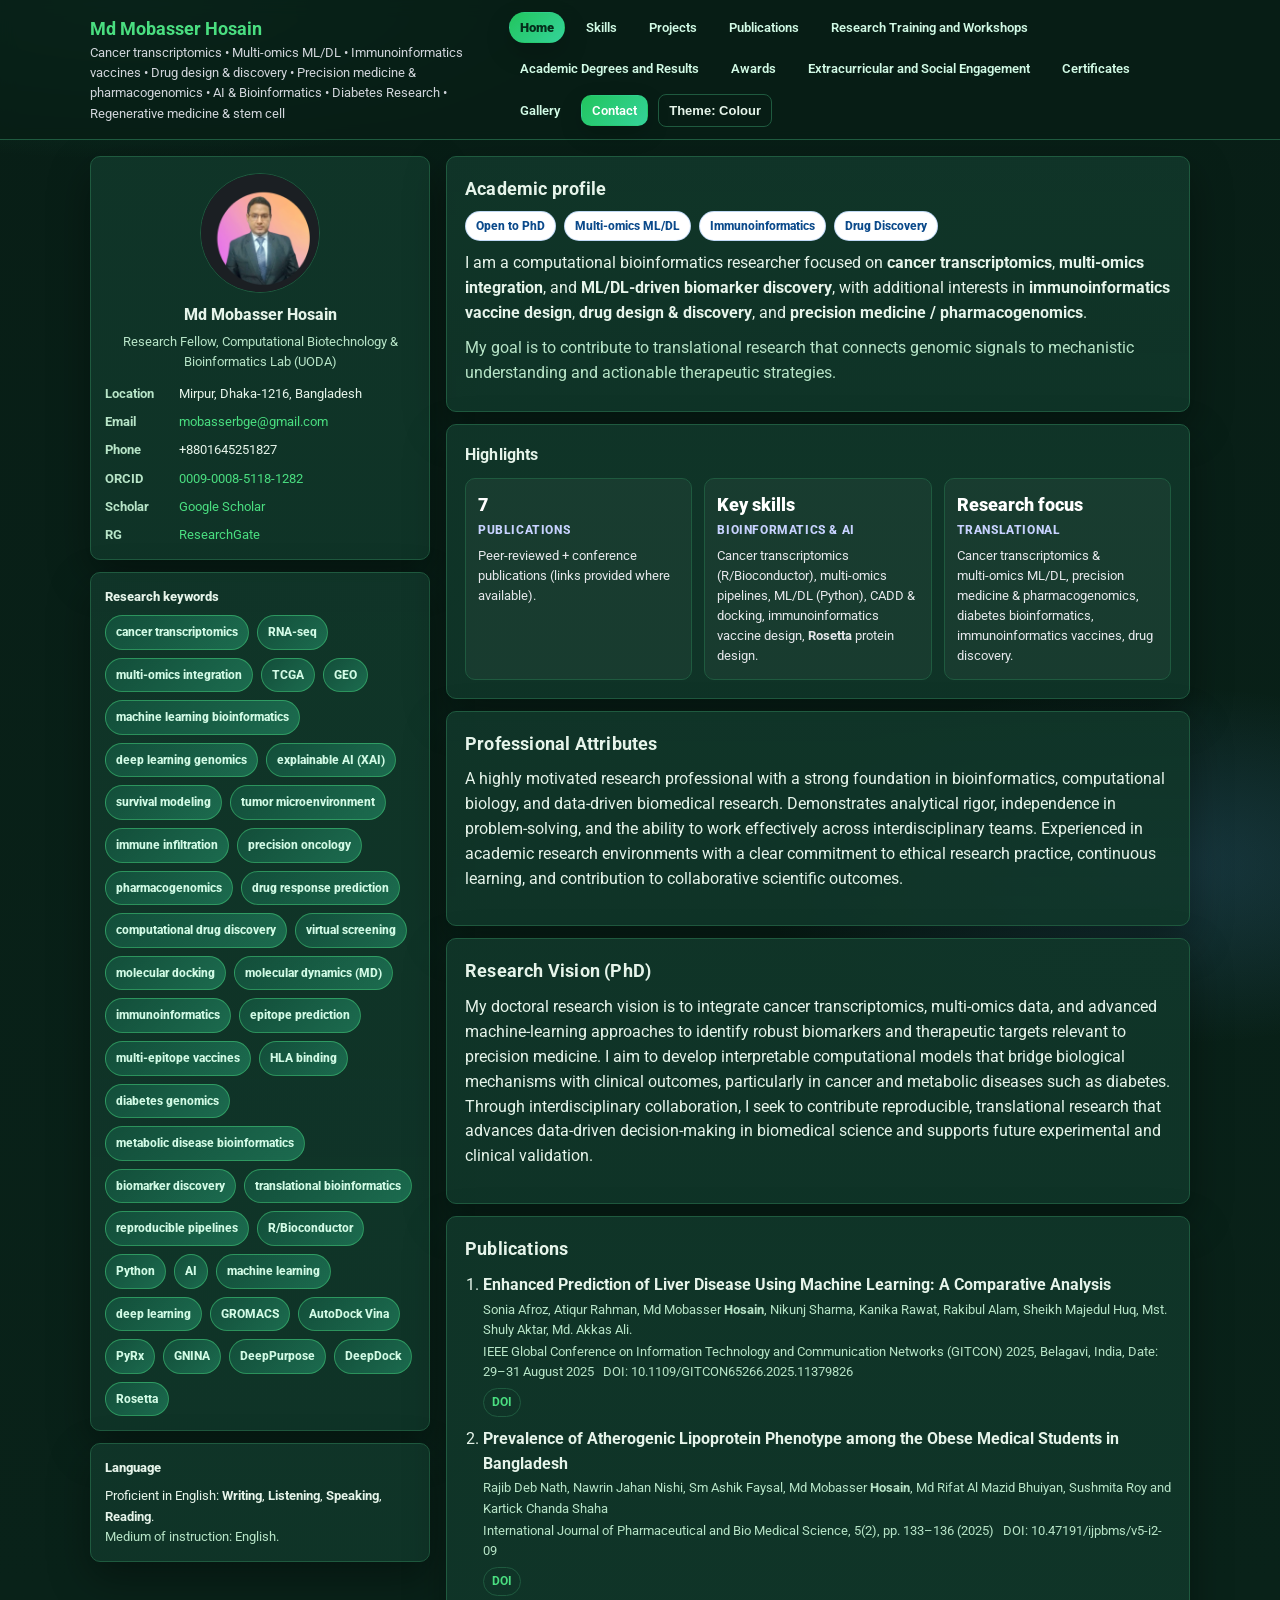
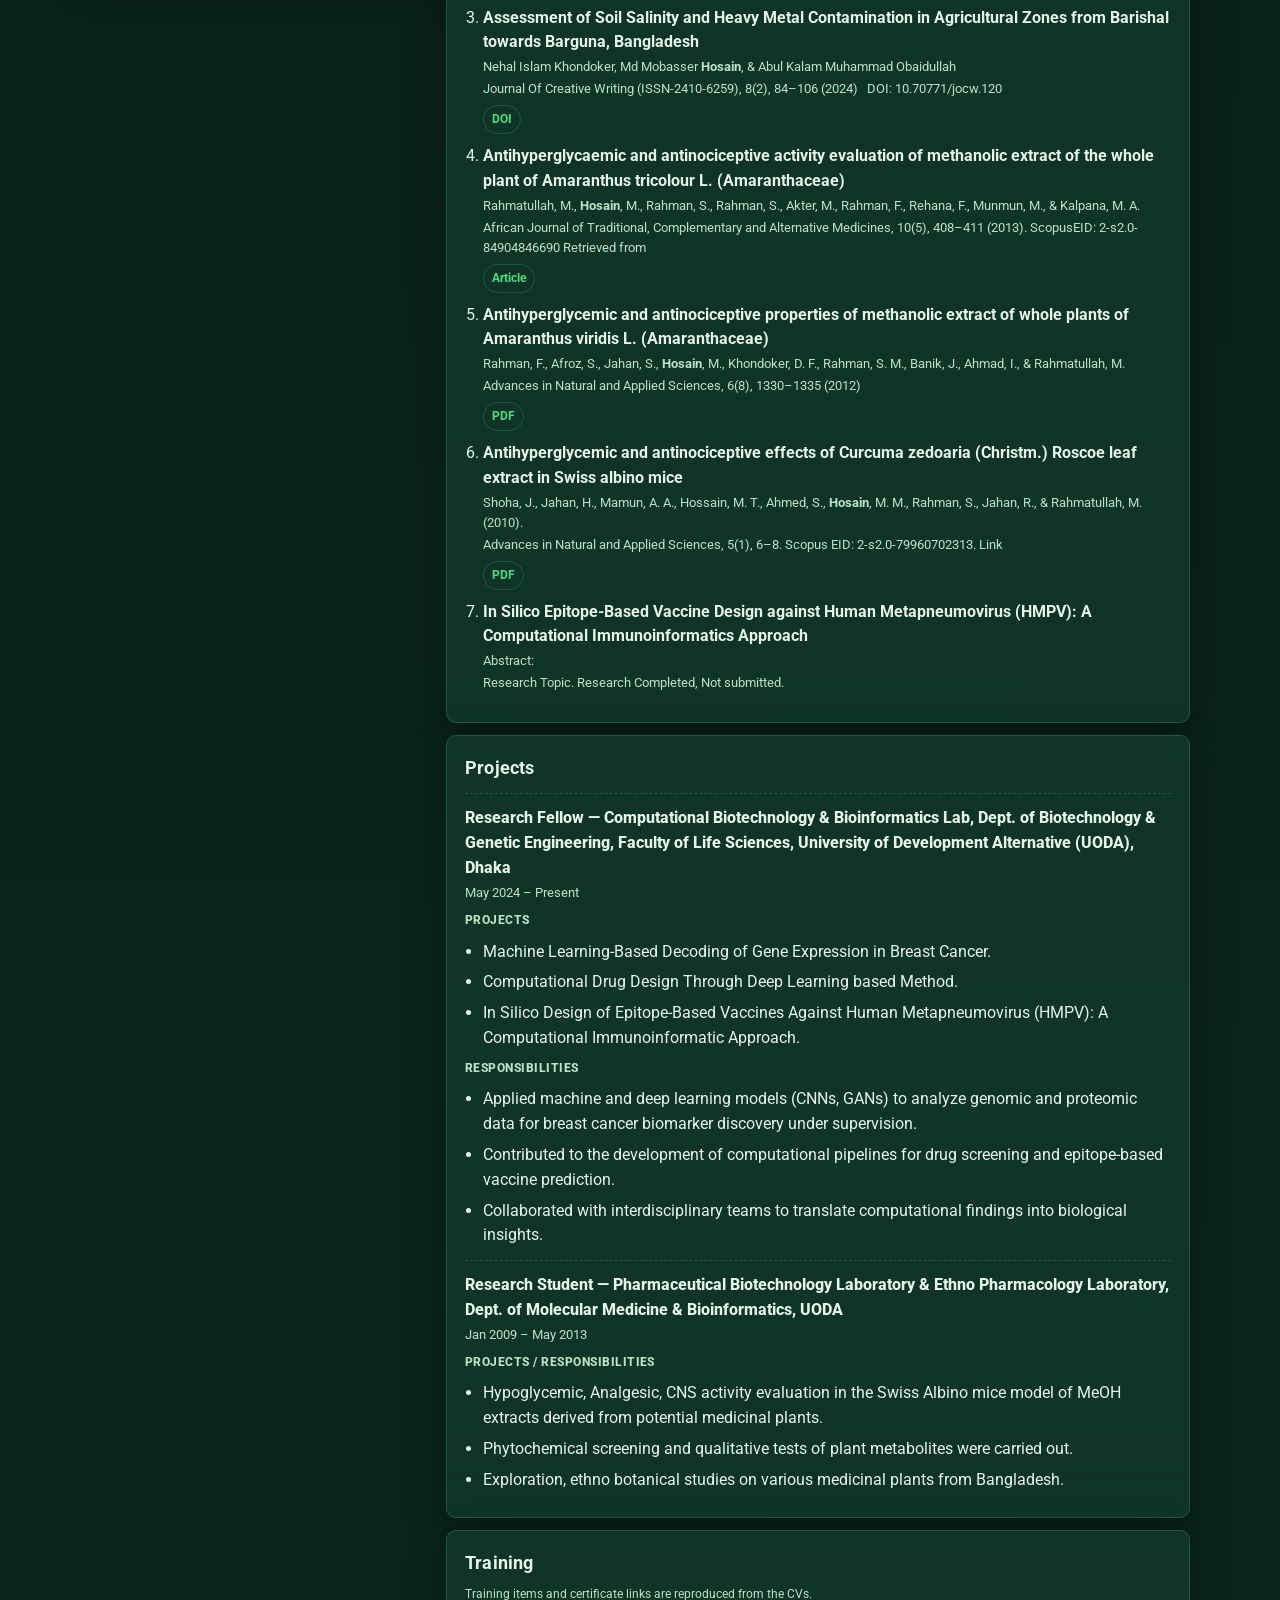
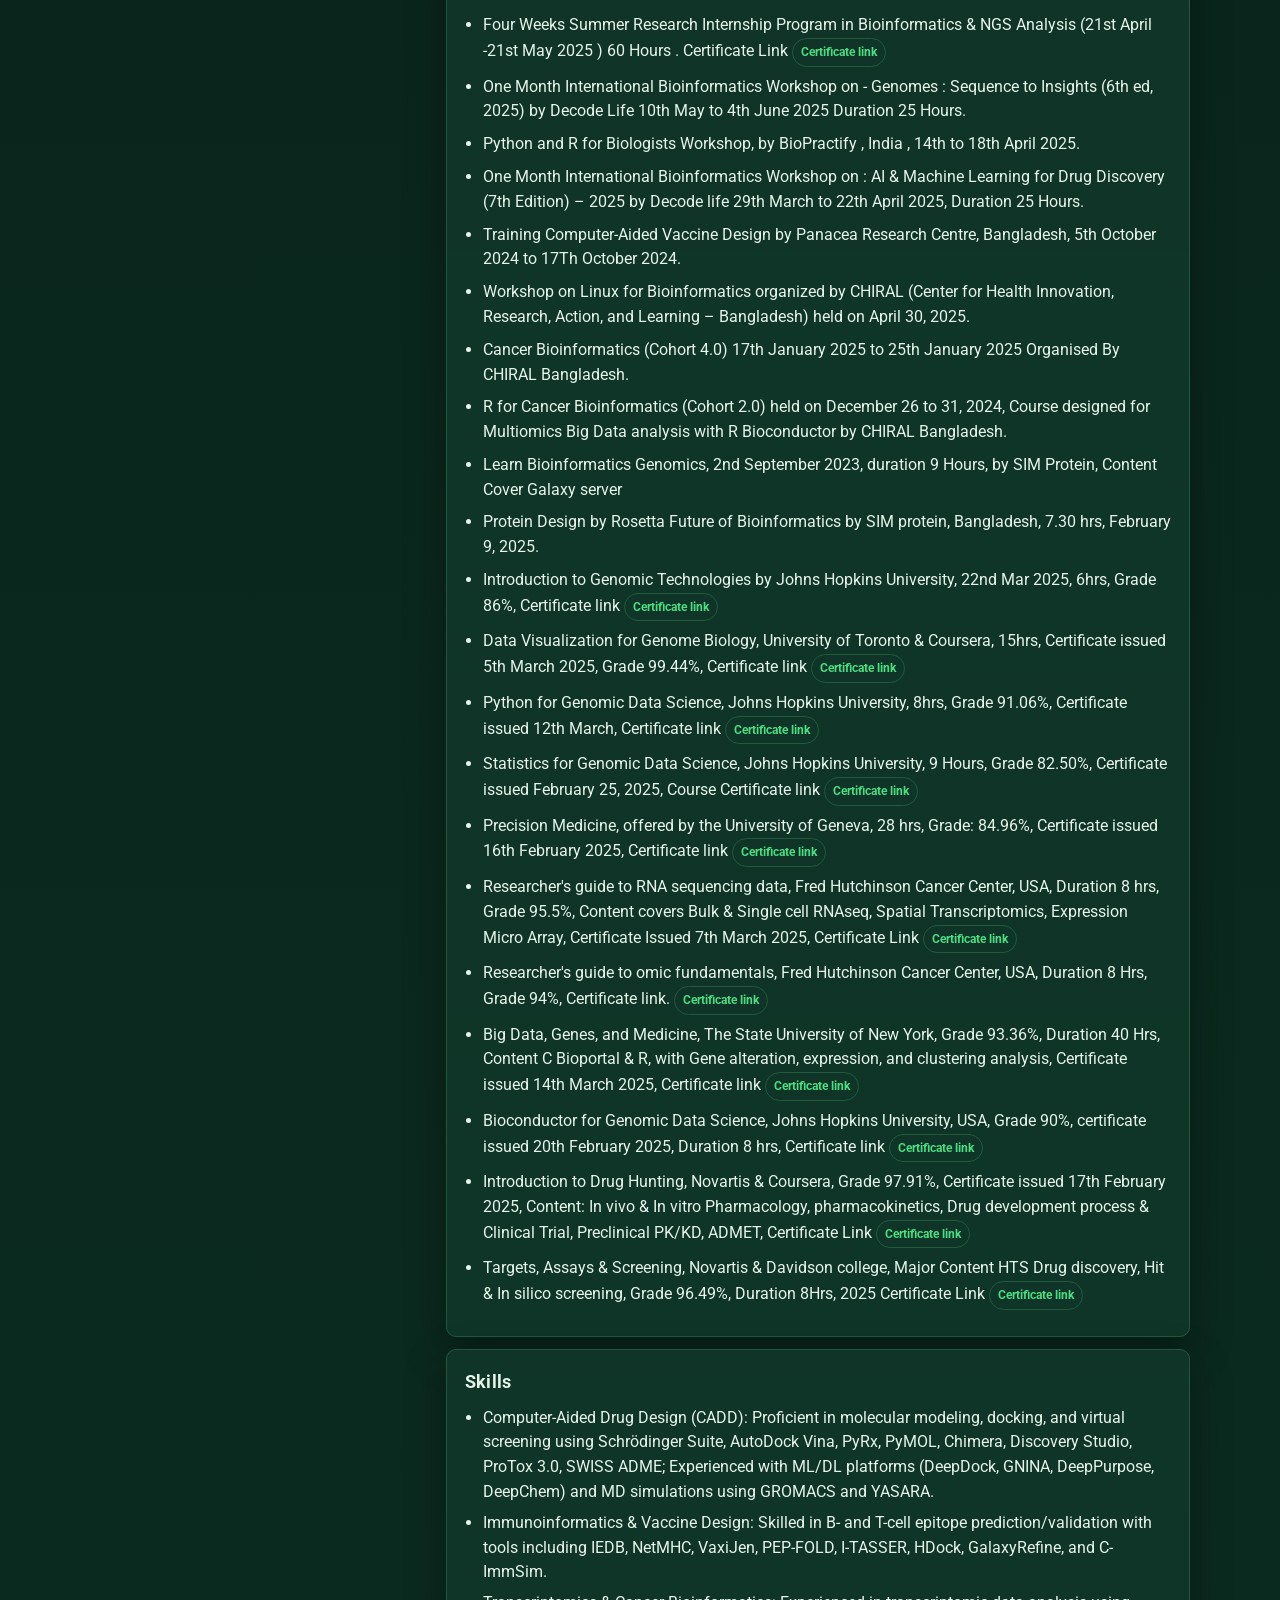
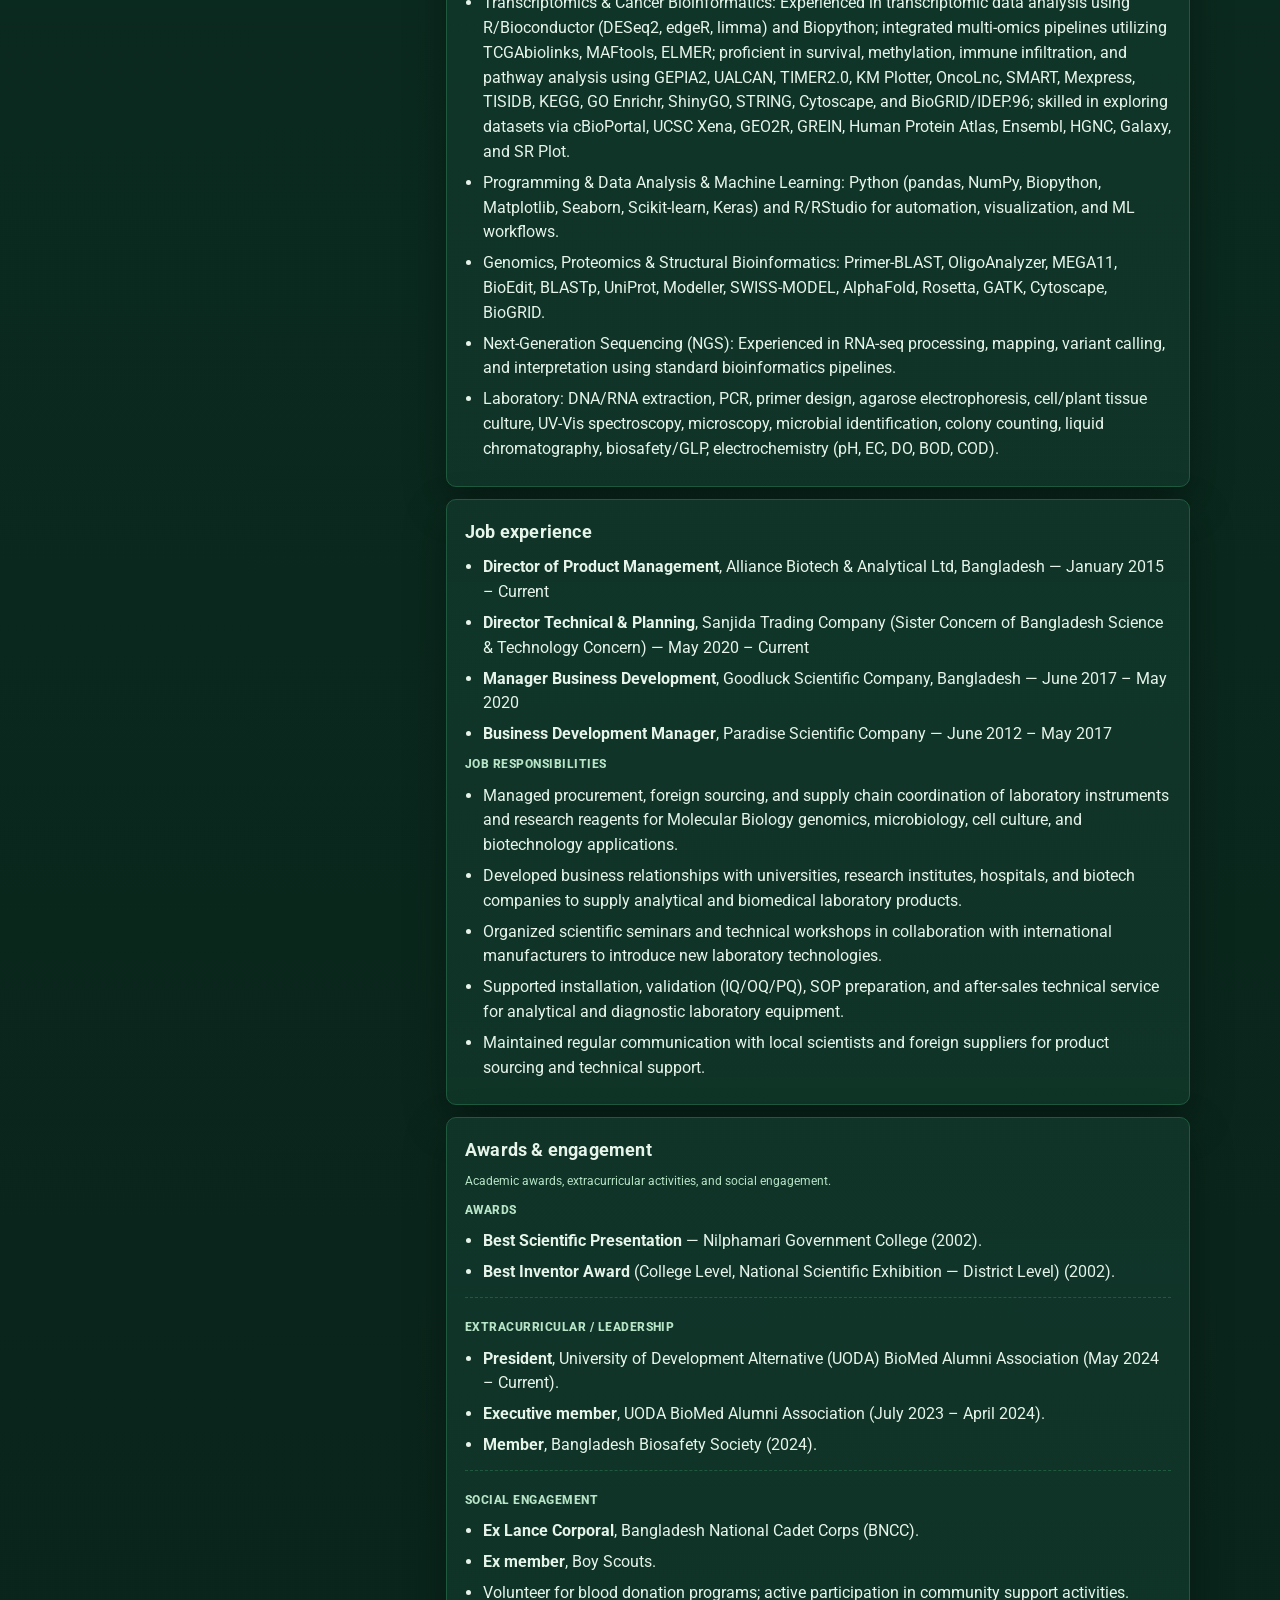
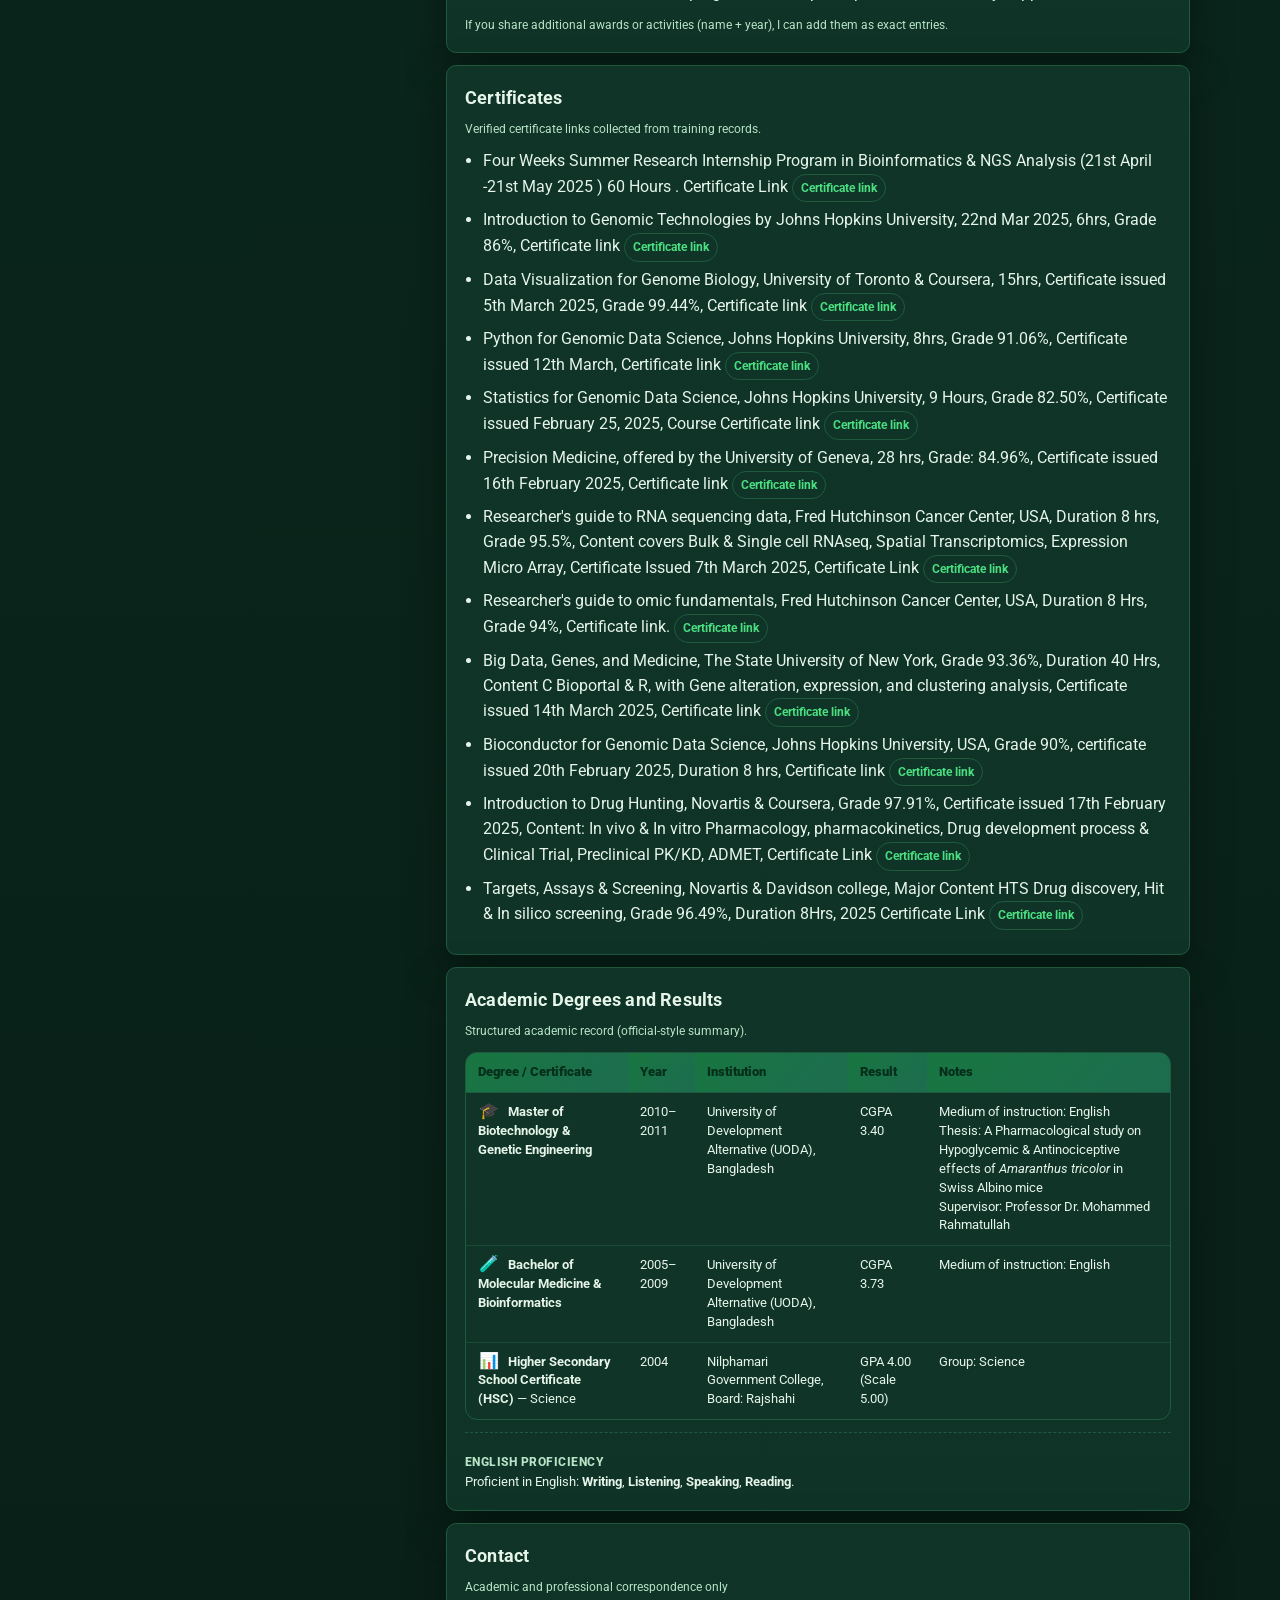
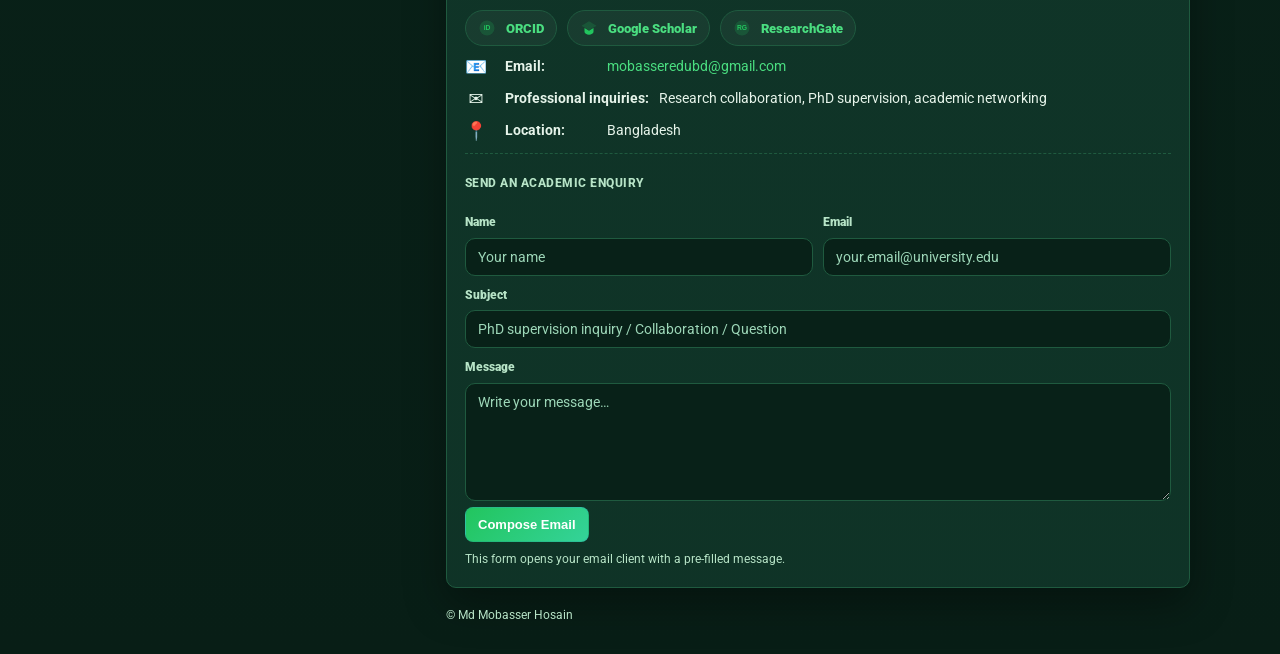
==== commit f2fd21cb: "Update index.html" ====
--- a/index.html
+++ b/index.html
@@ -51,7 +51,7 @@
         </div>
         </div>
 <div class="card">
-        <div class="card-title">Research keywords (AU / EU / UK / USA)</div>
+        <div class="card-title">Research keywords </div>
         <div class="chips"><span>cancer transcriptomics</span><span>RNA-seq</span><span>multi-omics integration</span><span>TCGA</span><span>GEO</span><span>machine learning bioinformatics</span><span>deep learning genomics</span><span>explainable AI (XAI)</span><span>survival modeling</span><span>tumor microenvironment</span><span>immune infiltration</span><span>precision oncology</span><span>pharmacogenomics</span><span>drug response prediction</span><span>computational drug discovery</span><span>virtual screening</span><span>molecular docking</span><span>molecular dynamics (MD)</span><span>immunoinformatics</span><span>epitope prediction</span><span>multi-epitope vaccines</span><span>HLA binding</span><span>diabetes genomics</span><span>metabolic disease bioinformatics</span><span>biomarker discovery</span><span>translational bioinformatics</span><span>reproducible pipelines</span><span>R/Bioconductor</span><span>Python</span><span>AI</span><span>machine learning</span><span>deep learning</span><span>GROMACS</span><span>AutoDock Vina</span><span>PyRx</span><span>GNINA</span><span>DeepPurpose</span><span>DeepDock</span><span>Rosetta</span></div>
       </div>
 
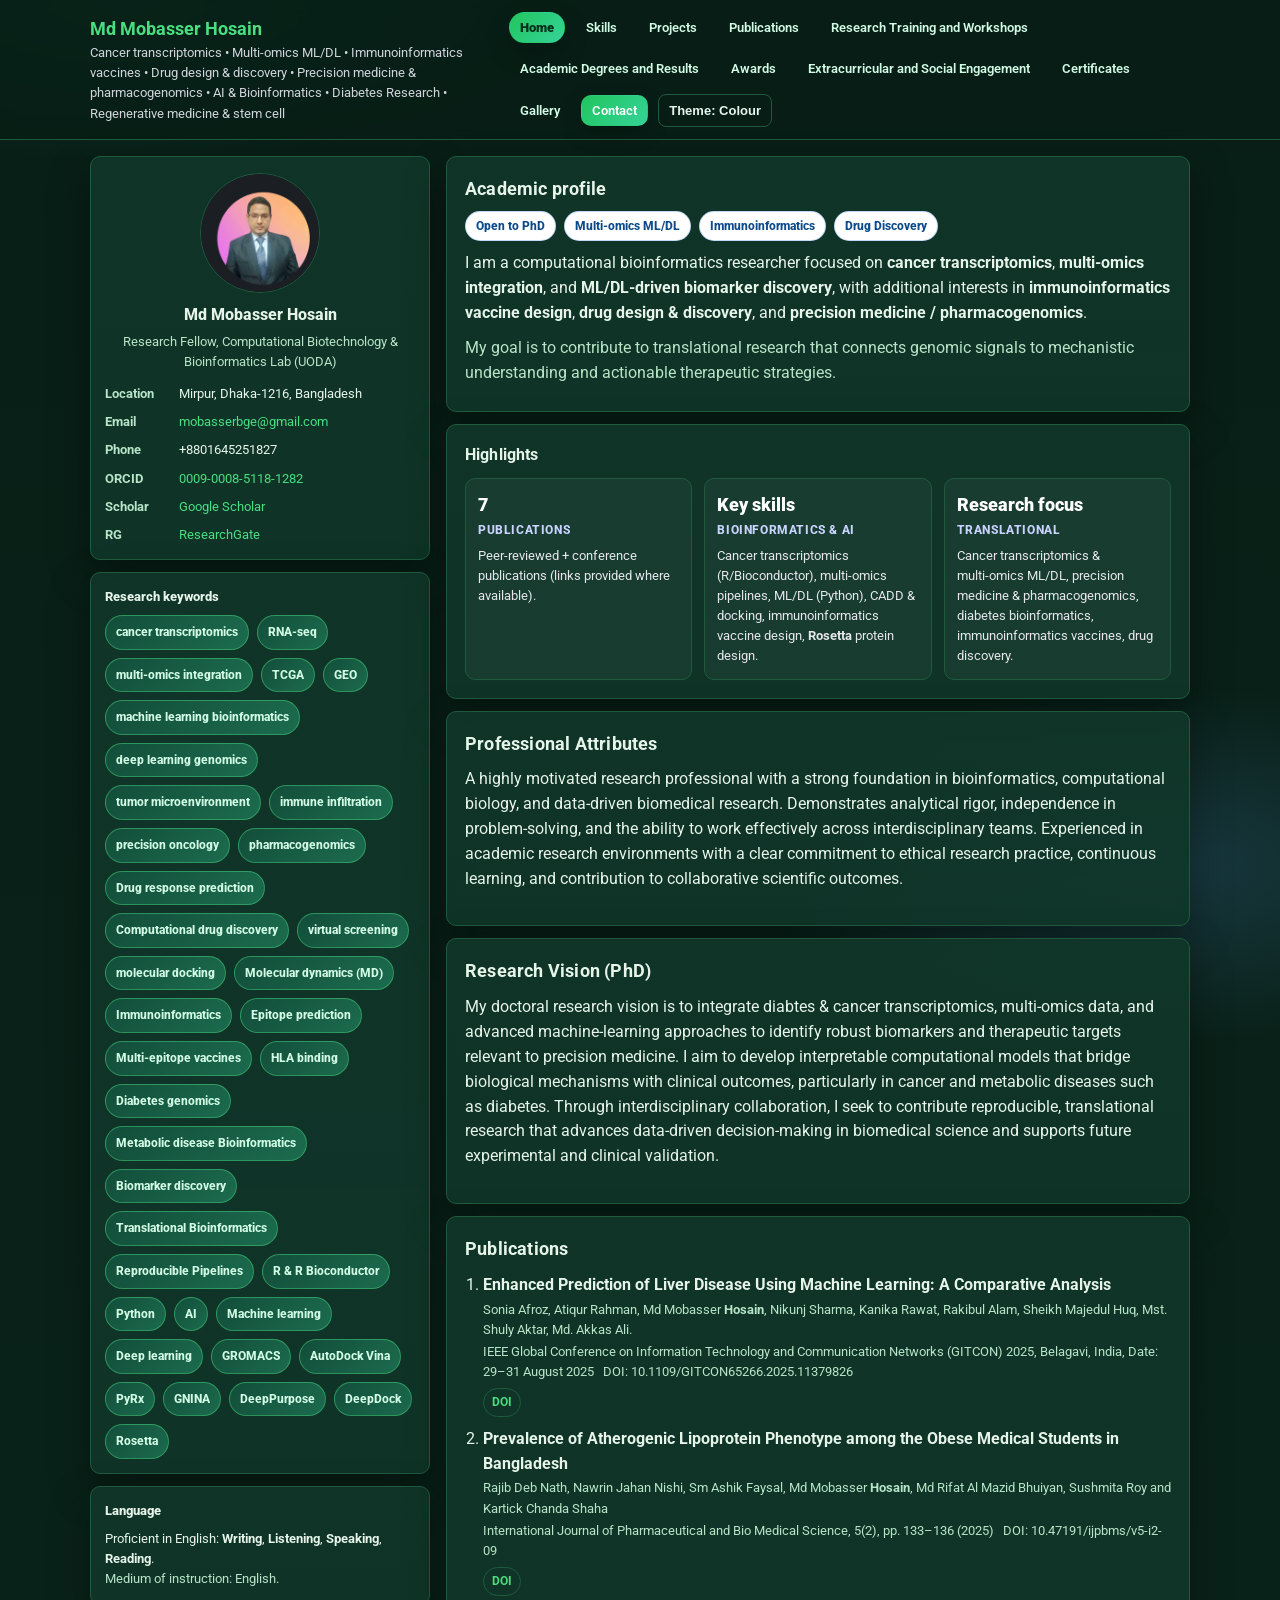
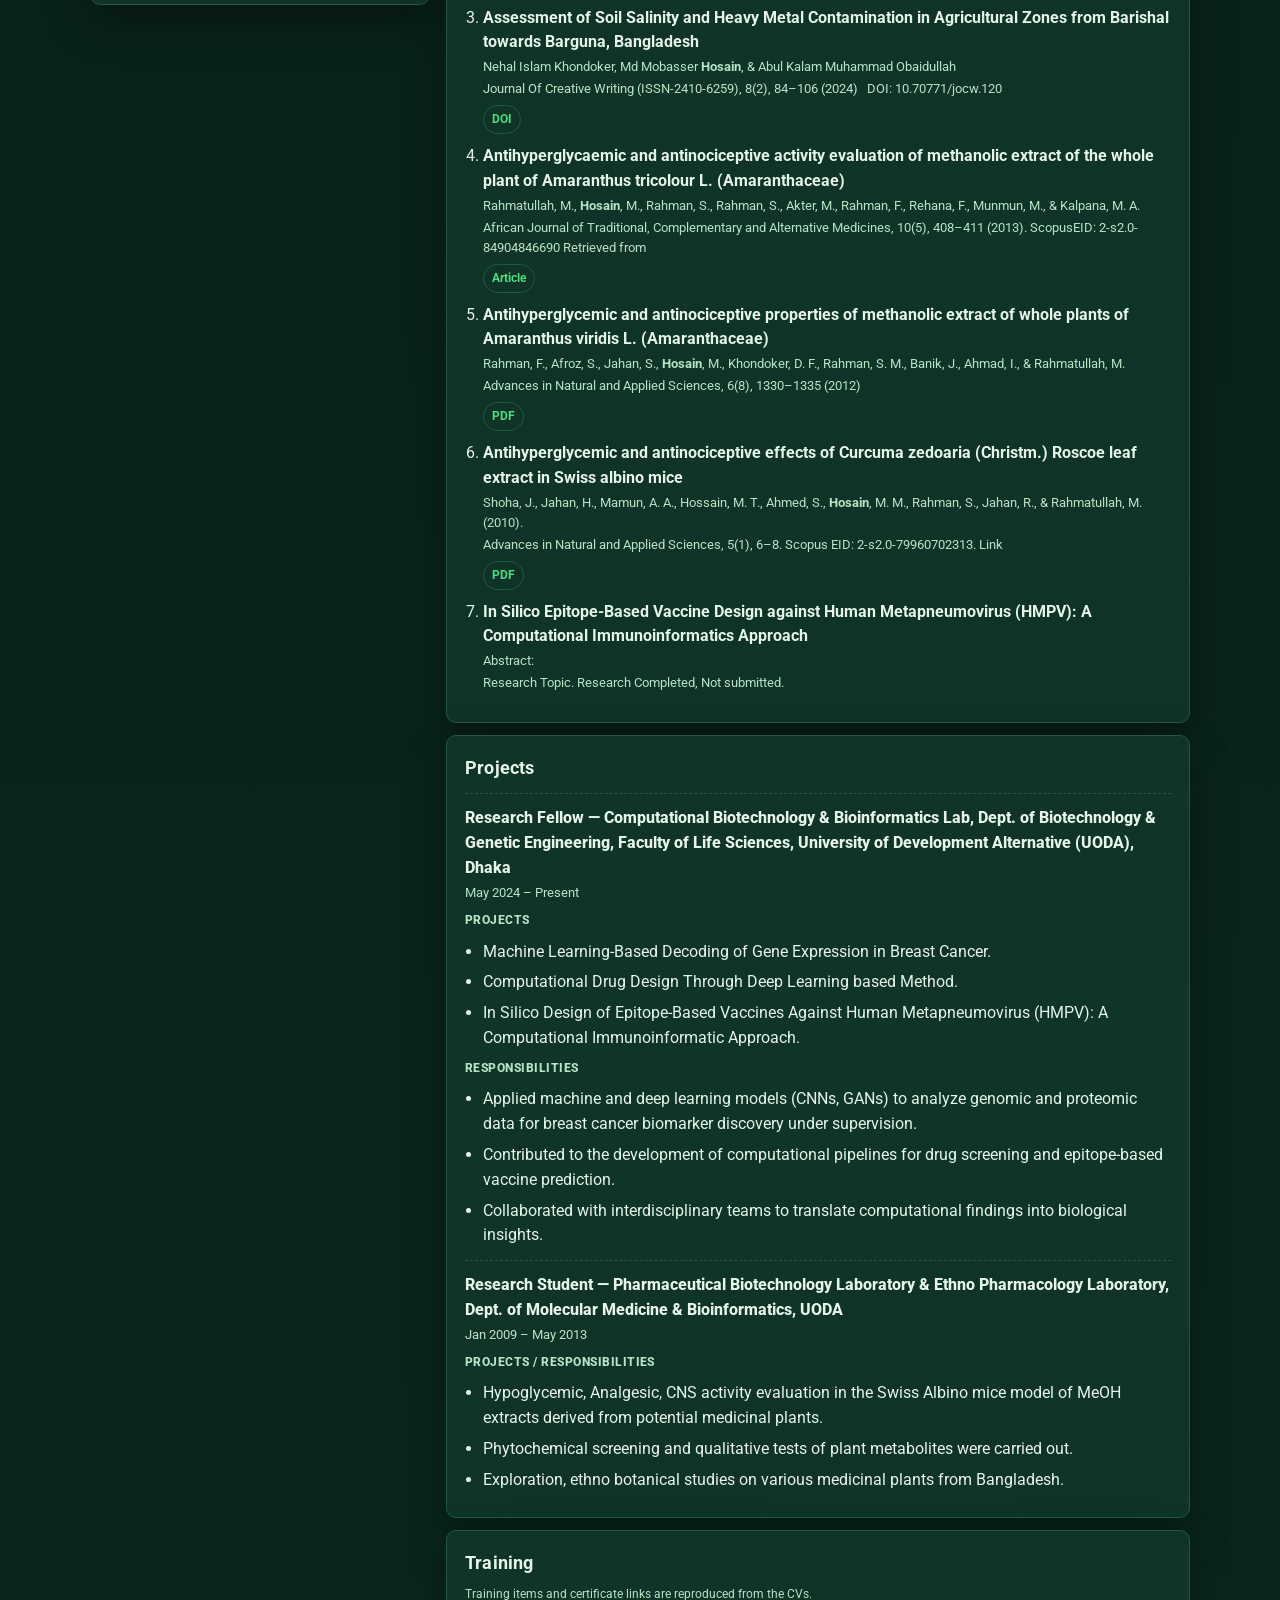
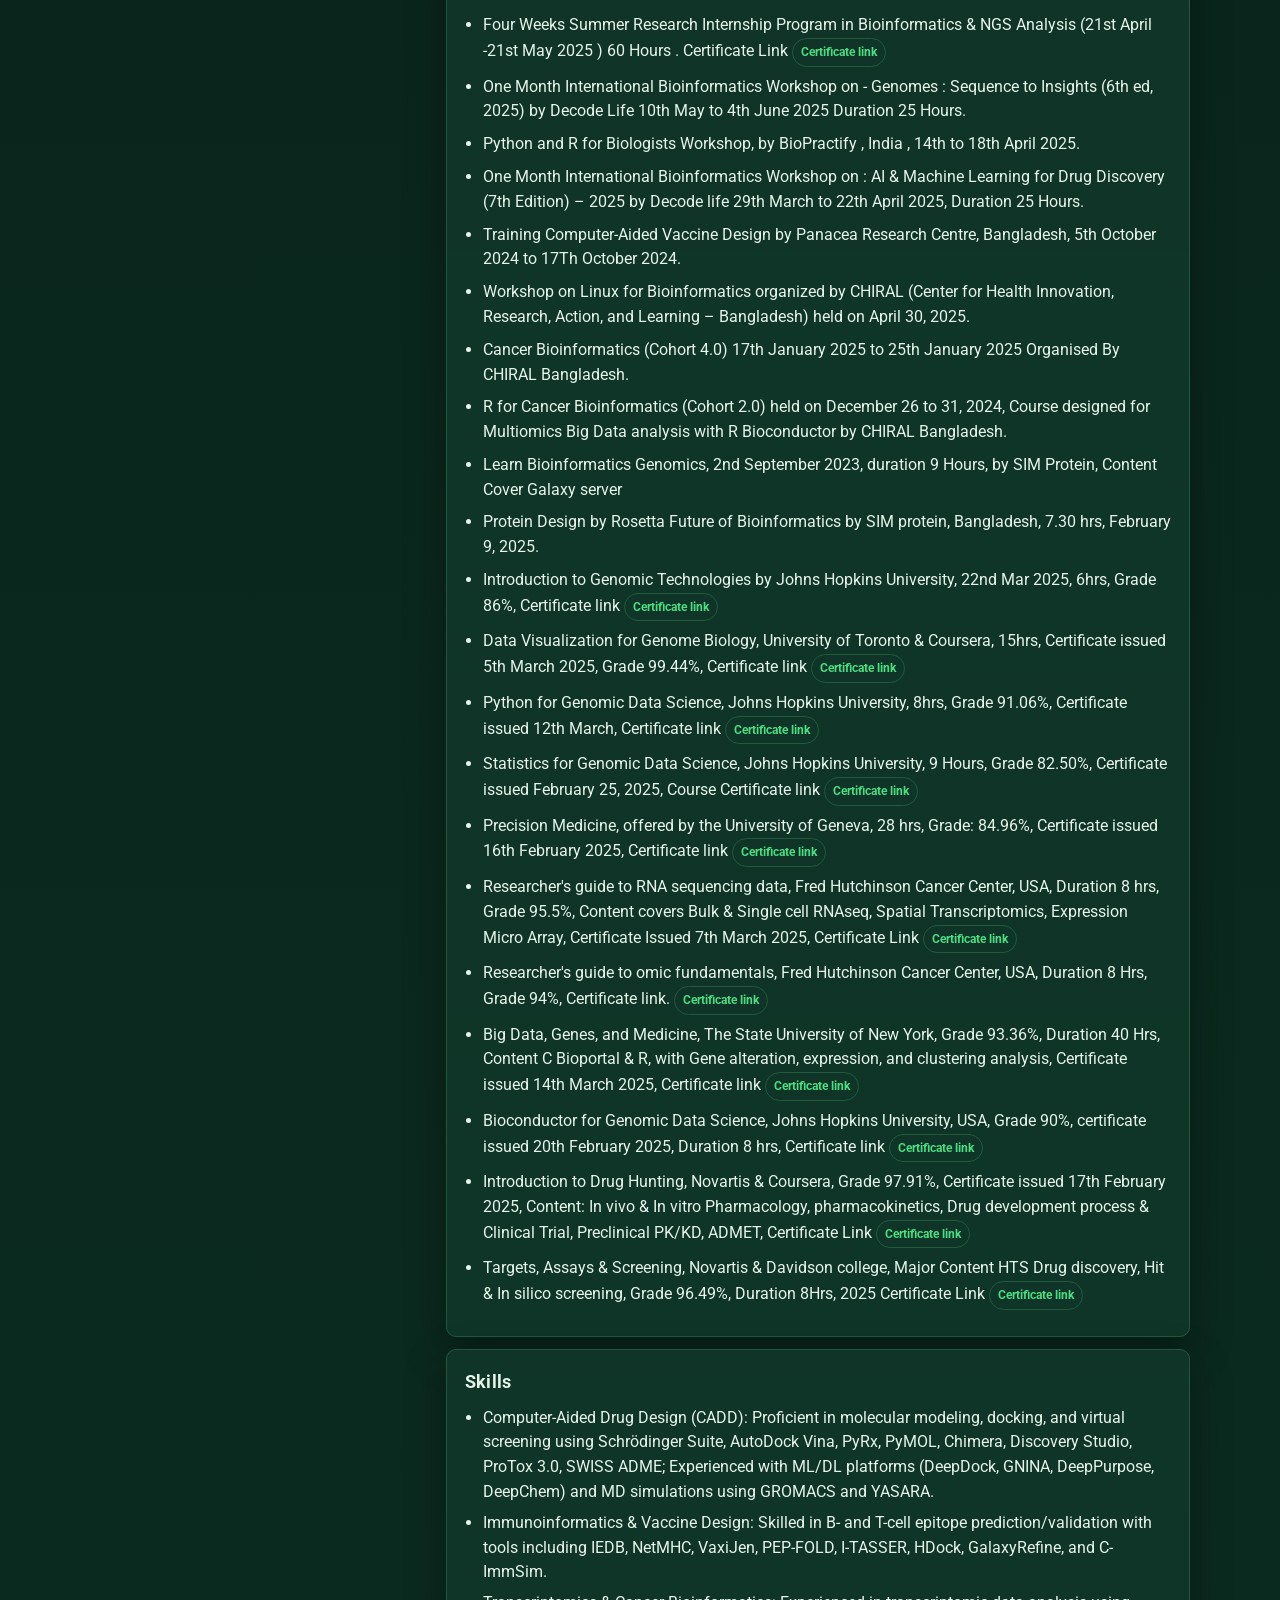
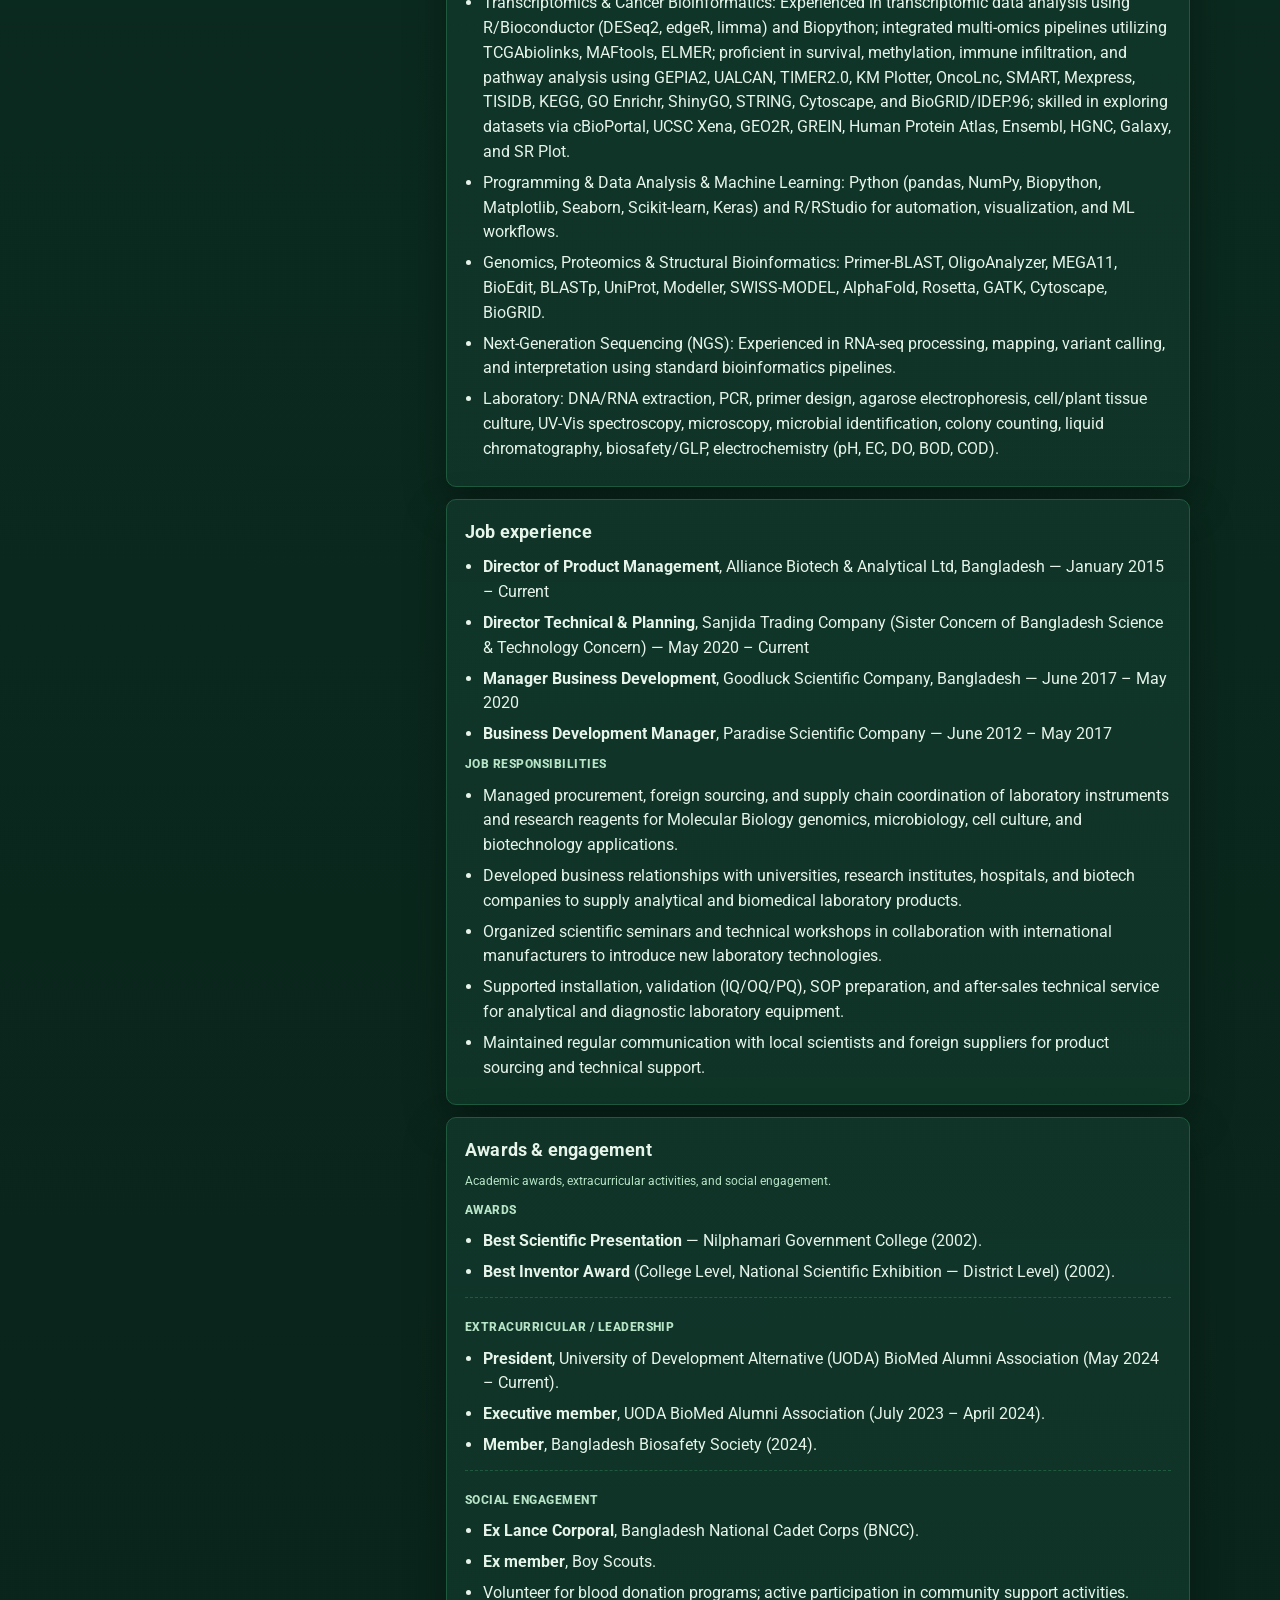
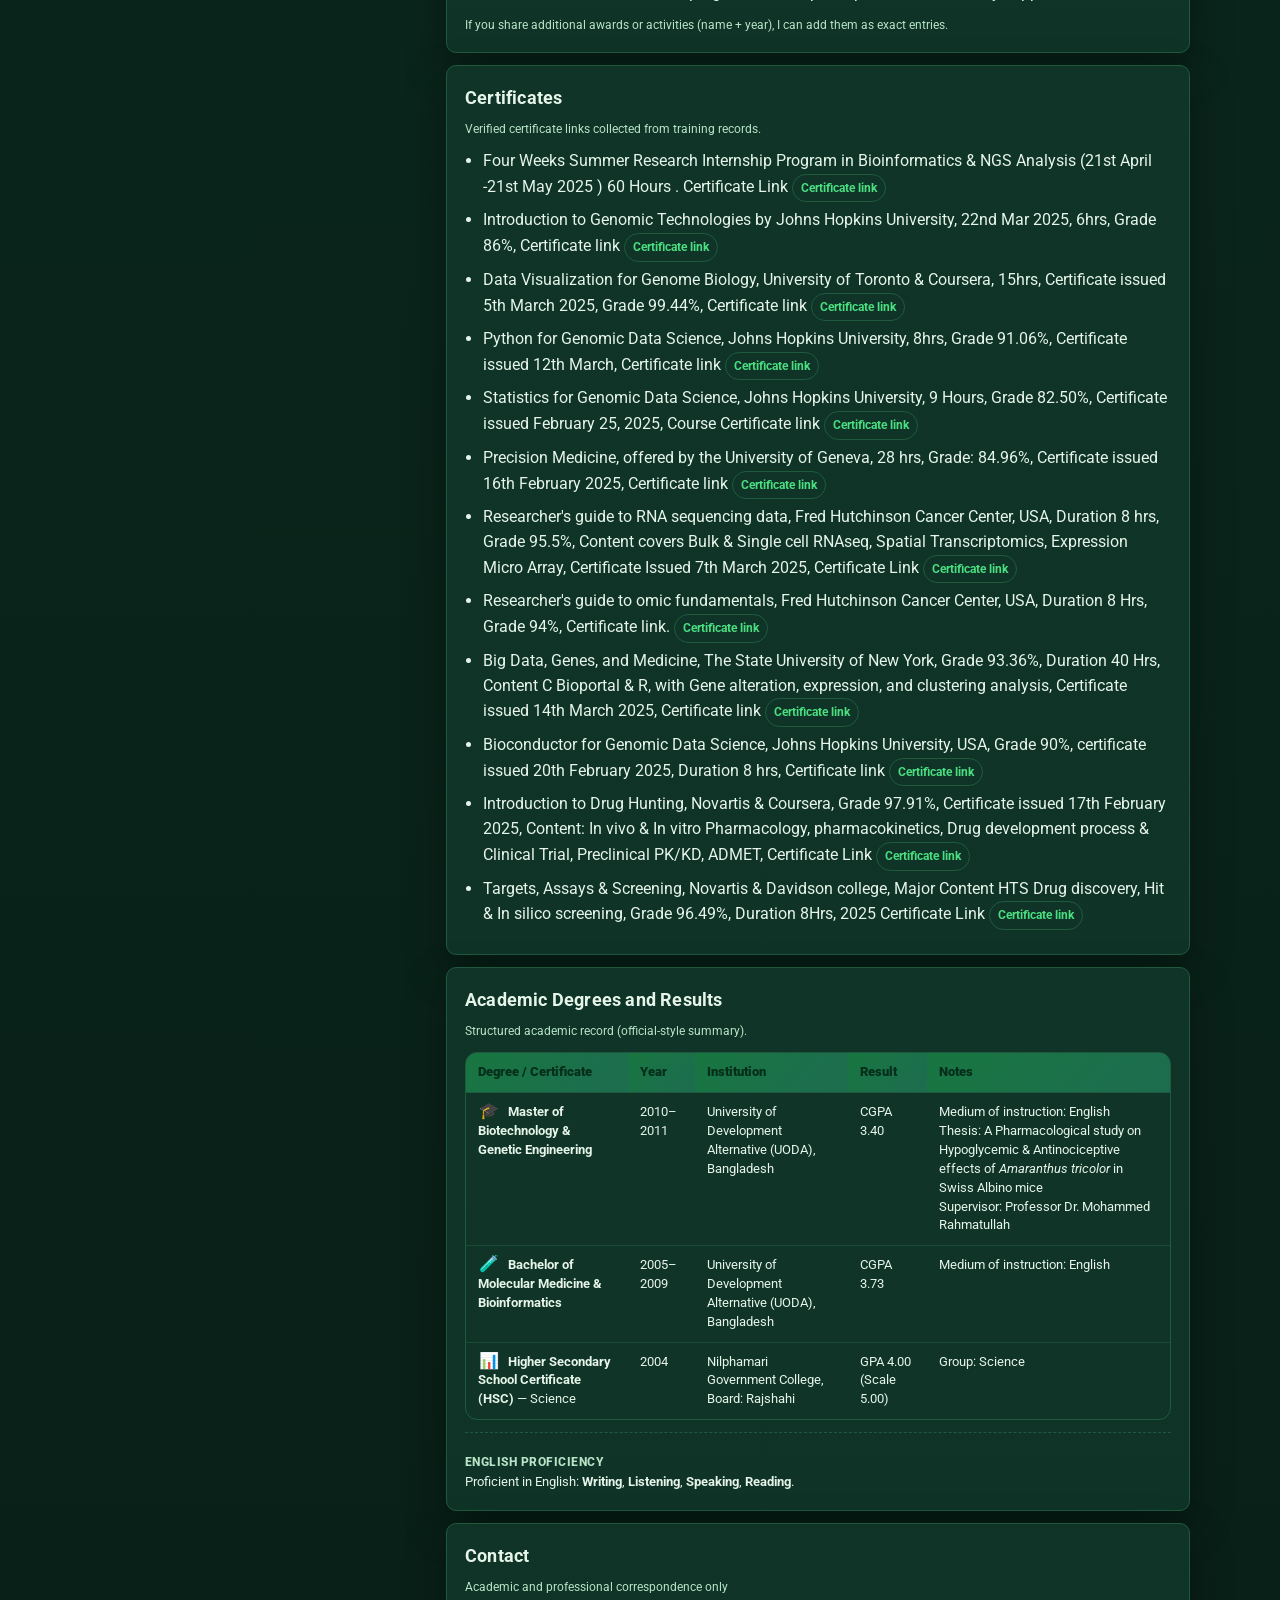
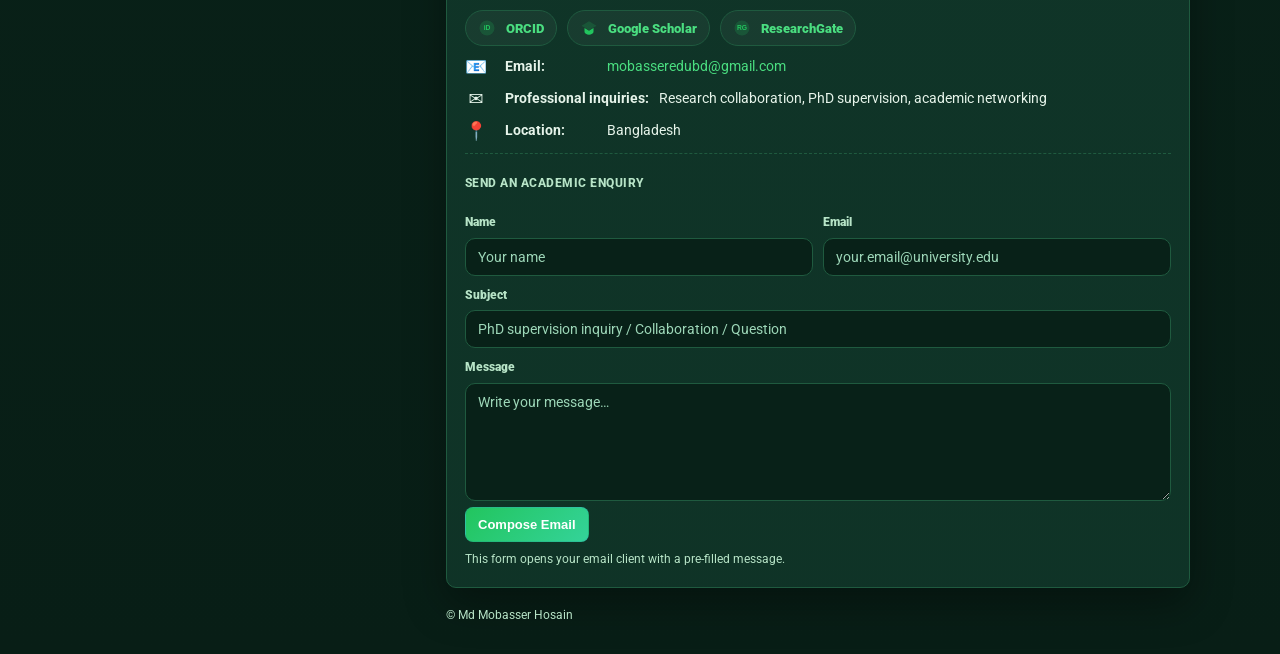
==== commit a23029bc: "Update index.html" ====
--- a/index.html
+++ b/index.html
@@ -52,7 +52,7 @@
         </div>
 <div class="card">
         <div class="card-title">Research keywords </div>
-        <div class="chips"><span>cancer transcriptomics</span><span>RNA-seq</span><span>multi-omics integration</span><span>TCGA</span><span>GEO</span><span>machine learning bioinformatics</span><span>deep learning genomics</span><span>explainable AI (XAI)</span><span>survival modeling</span><span>tumor microenvironment</span><span>immune infiltration</span><span>precision oncology</span><span>pharmacogenomics</span><span>drug response prediction</span><span>computational drug discovery</span><span>virtual screening</span><span>molecular docking</span><span>molecular dynamics (MD)</span><span>immunoinformatics</span><span>epitope prediction</span><span>multi-epitope vaccines</span><span>HLA binding</span><span>diabetes genomics</span><span>metabolic disease bioinformatics</span><span>biomarker discovery</span><span>translational bioinformatics</span><span>reproducible pipelines</span><span>R/Bioconductor</span><span>Python</span><span>AI</span><span>machine learning</span><span>deep learning</span><span>GROMACS</span><span>AutoDock Vina</span><span>PyRx</span><span>GNINA</span><span>DeepPurpose</span><span>DeepDock</span><span>Rosetta</span></div>
+        <div class="chips"><span>cancer transcriptomics</span><span>RNA-seq</span><span>multi-omics integration</span><span>TCGA</span><span>GEO</span><span>machine learning bioinformatics</span><span>deep learning genomics</span><span>tumor microenvironment</span><span>immune infiltration</span><span>precision oncology</span><span>pharmacogenomics</span><span>Drug response prediction</span><span>Computational drug discovery</span><span>virtual screening</span><span>molecular docking</span><span>Molecular dynamics (MD)</span><span>Immunoinformatics</span><span>Epitope prediction</span><span>Multi-epitope vaccines</span><span>HLA binding</span><span>Diabetes genomics</span><span>Metabolic disease Bioinformatics</span><span>Biomarker discovery</span><span>Translational Bioinformatics</span><span>Reproducible Pipelines</span><span>R & R Bioconductor</span><span>Python</span><span>AI</span><span>Machine learning</span><span>Deep learning</span><span>GROMACS</span><span>AutoDock Vina</span><span>PyRx</span><span>GNINA</span><span>DeepPurpose</span><span>DeepDock</span><span>Rosetta</span></div>
       </div>
 
       <div class="card">
@@ -120,7 +120,7 @@
       <section class="card" id="research-vision">
         <h1>Research Vision (PhD)</h1>
         <p>
-          My doctoral research vision is to integrate cancer transcriptomics, multi‑omics data, and advanced
+          My doctoral research vision is to integrate diabtes & cancer transcriptomics, multi‑omics data, and advanced
           machine‑learning approaches to identify robust biomarkers and therapeutic targets relevant to
           precision medicine. I aim to develop interpretable computational models that bridge biological
           mechanisms with clinical outcomes, particularly in cancer and metabolic diseases such as diabetes.
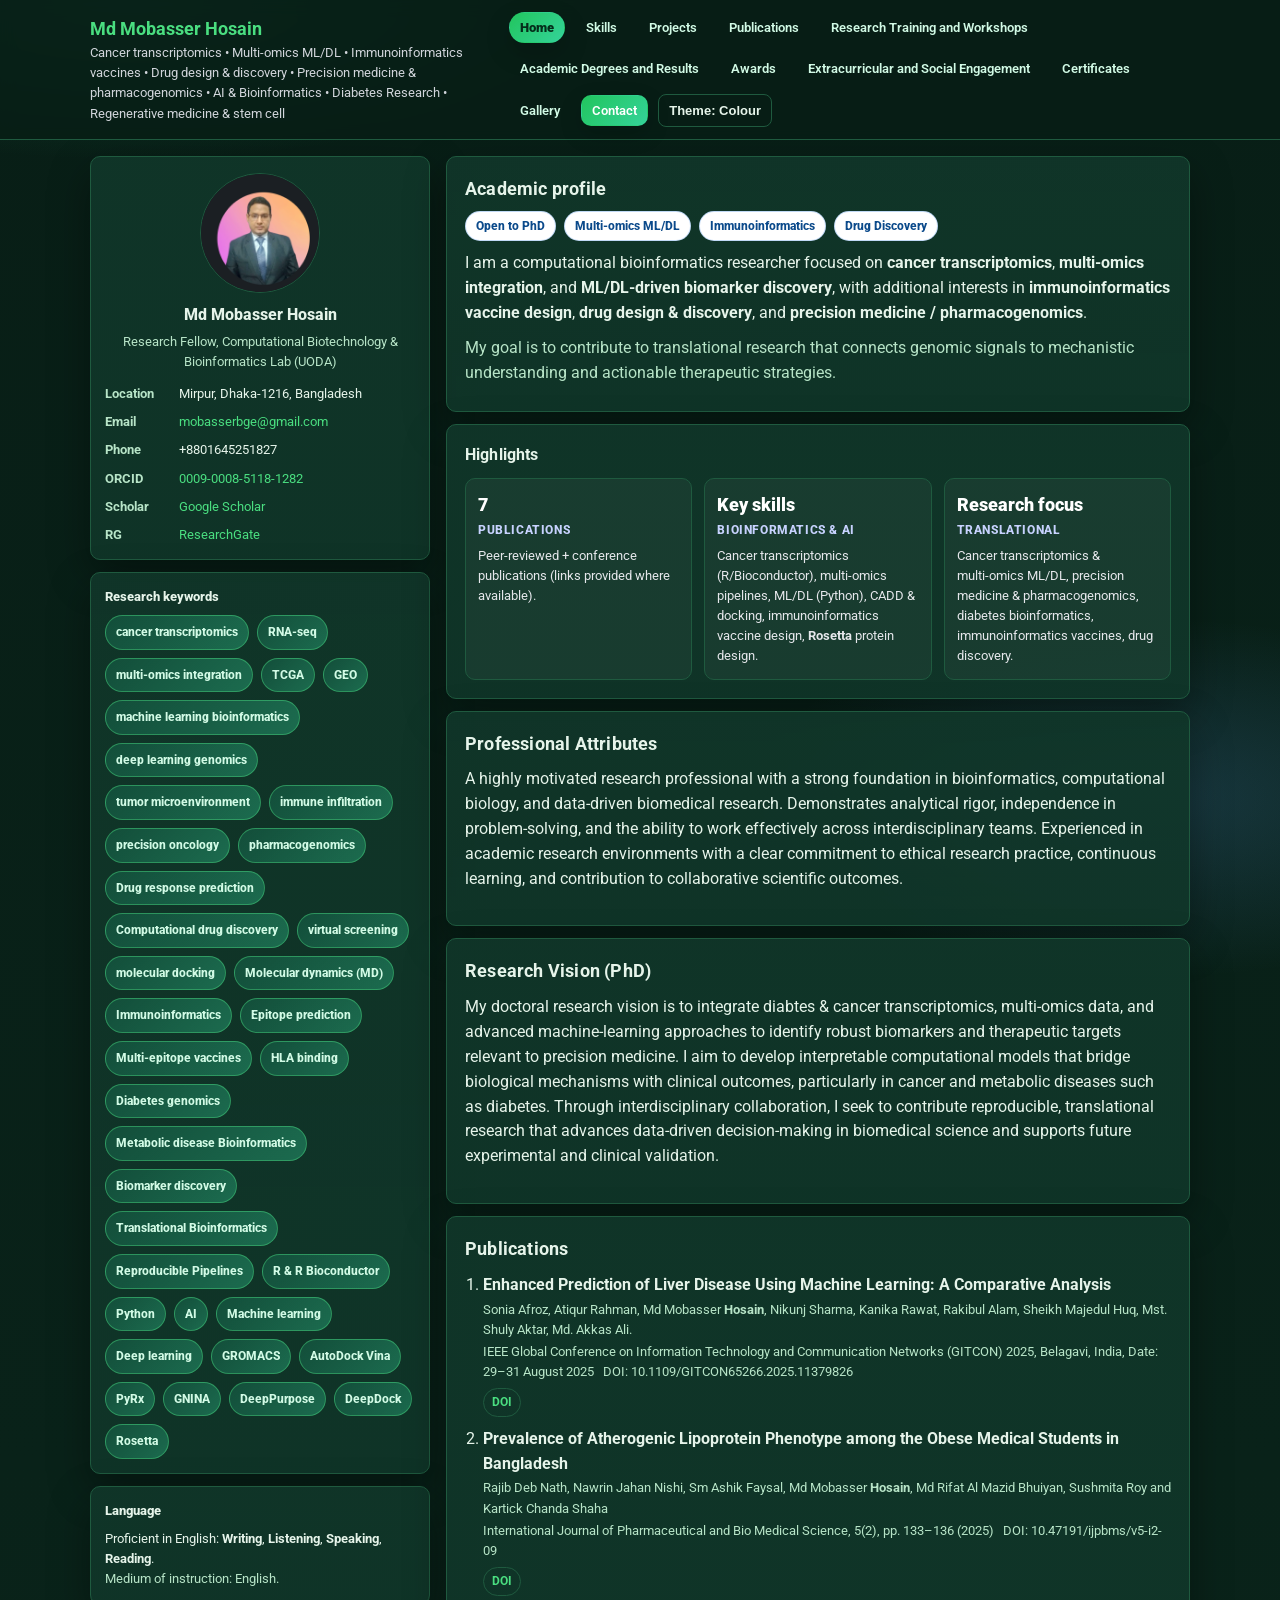
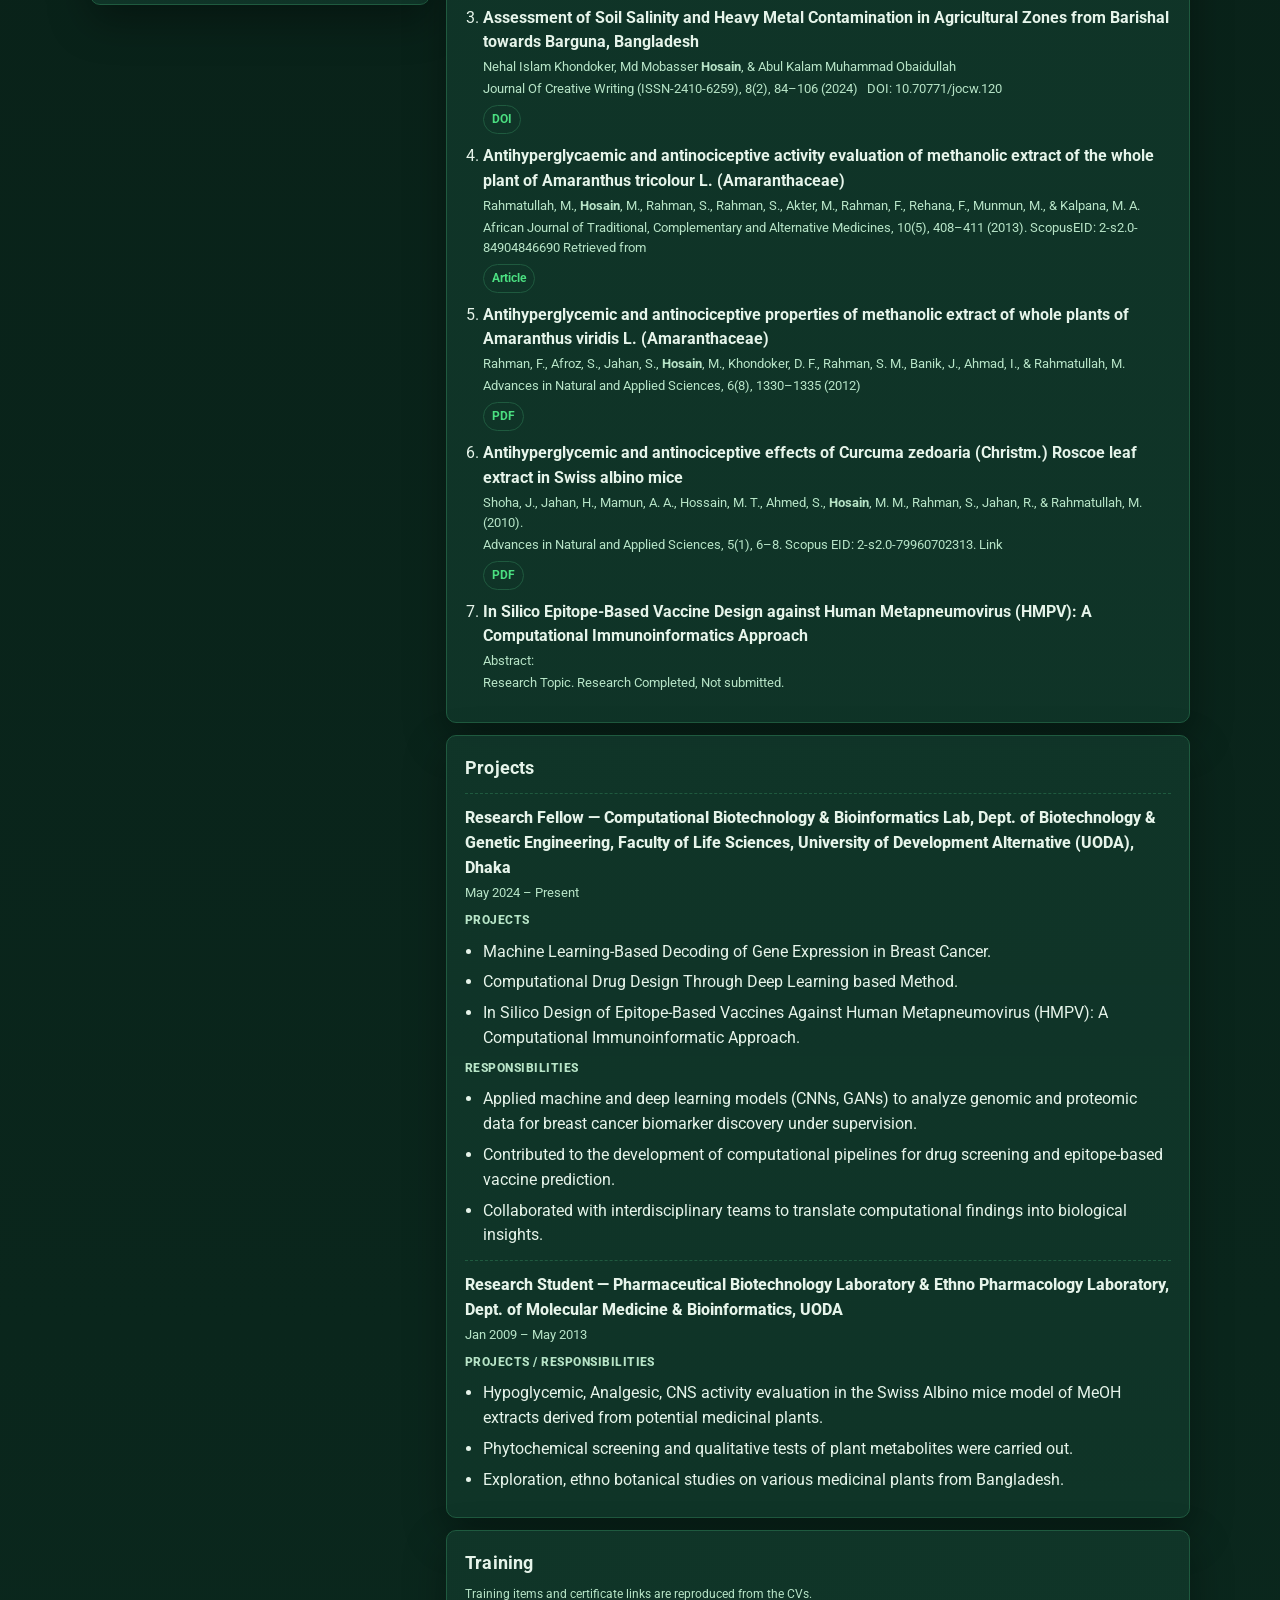
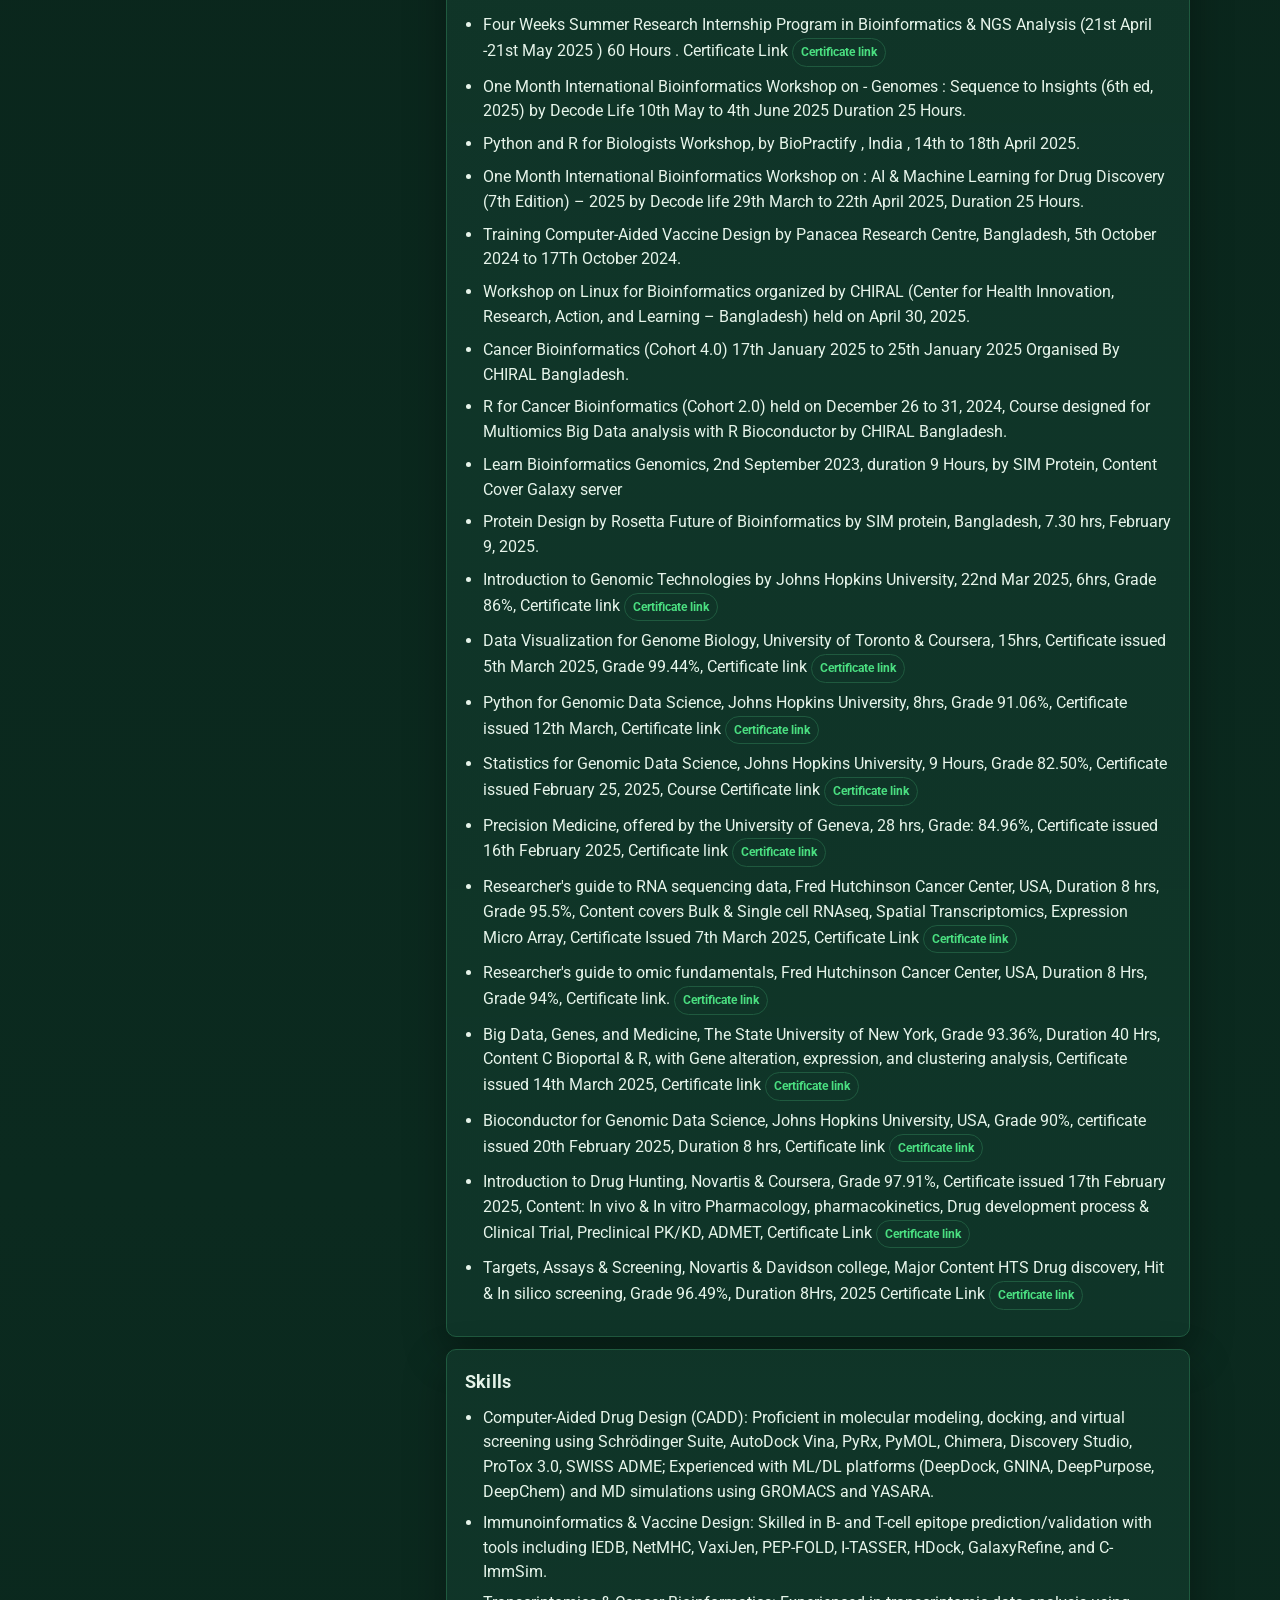
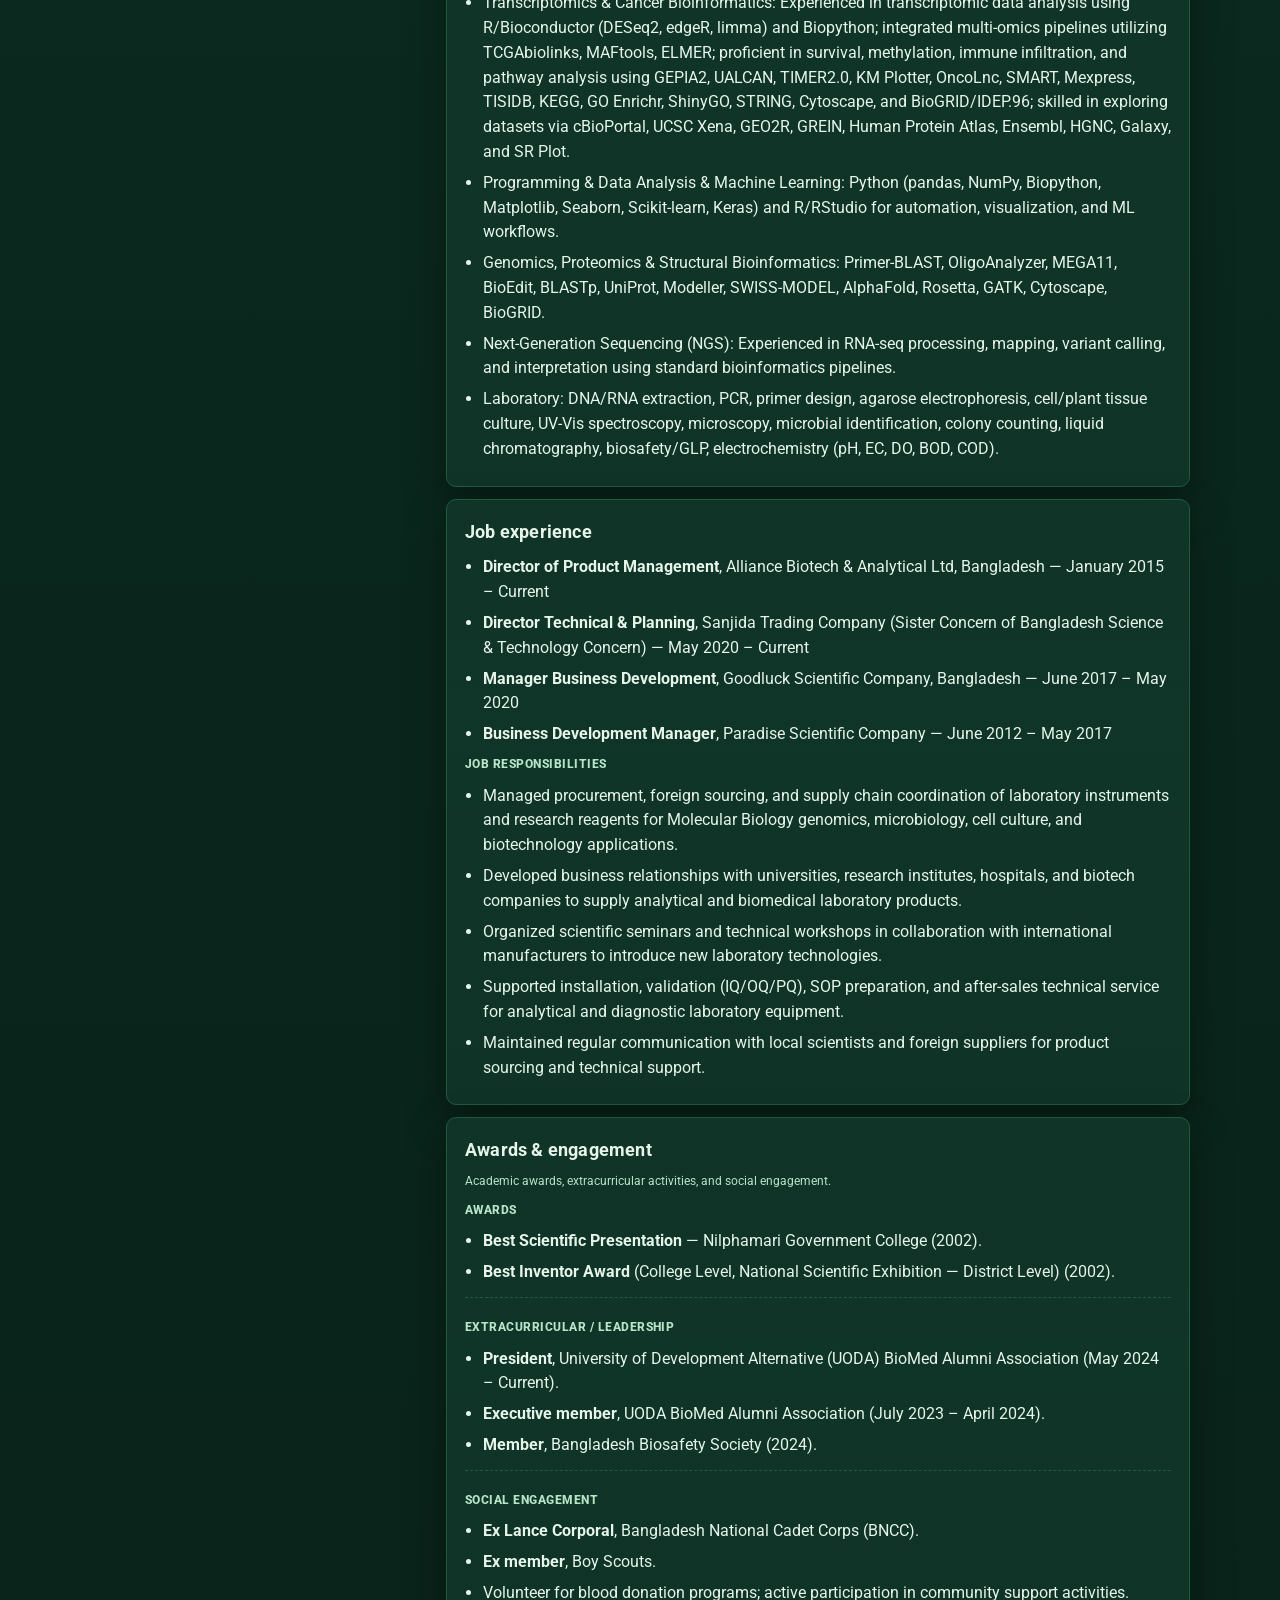
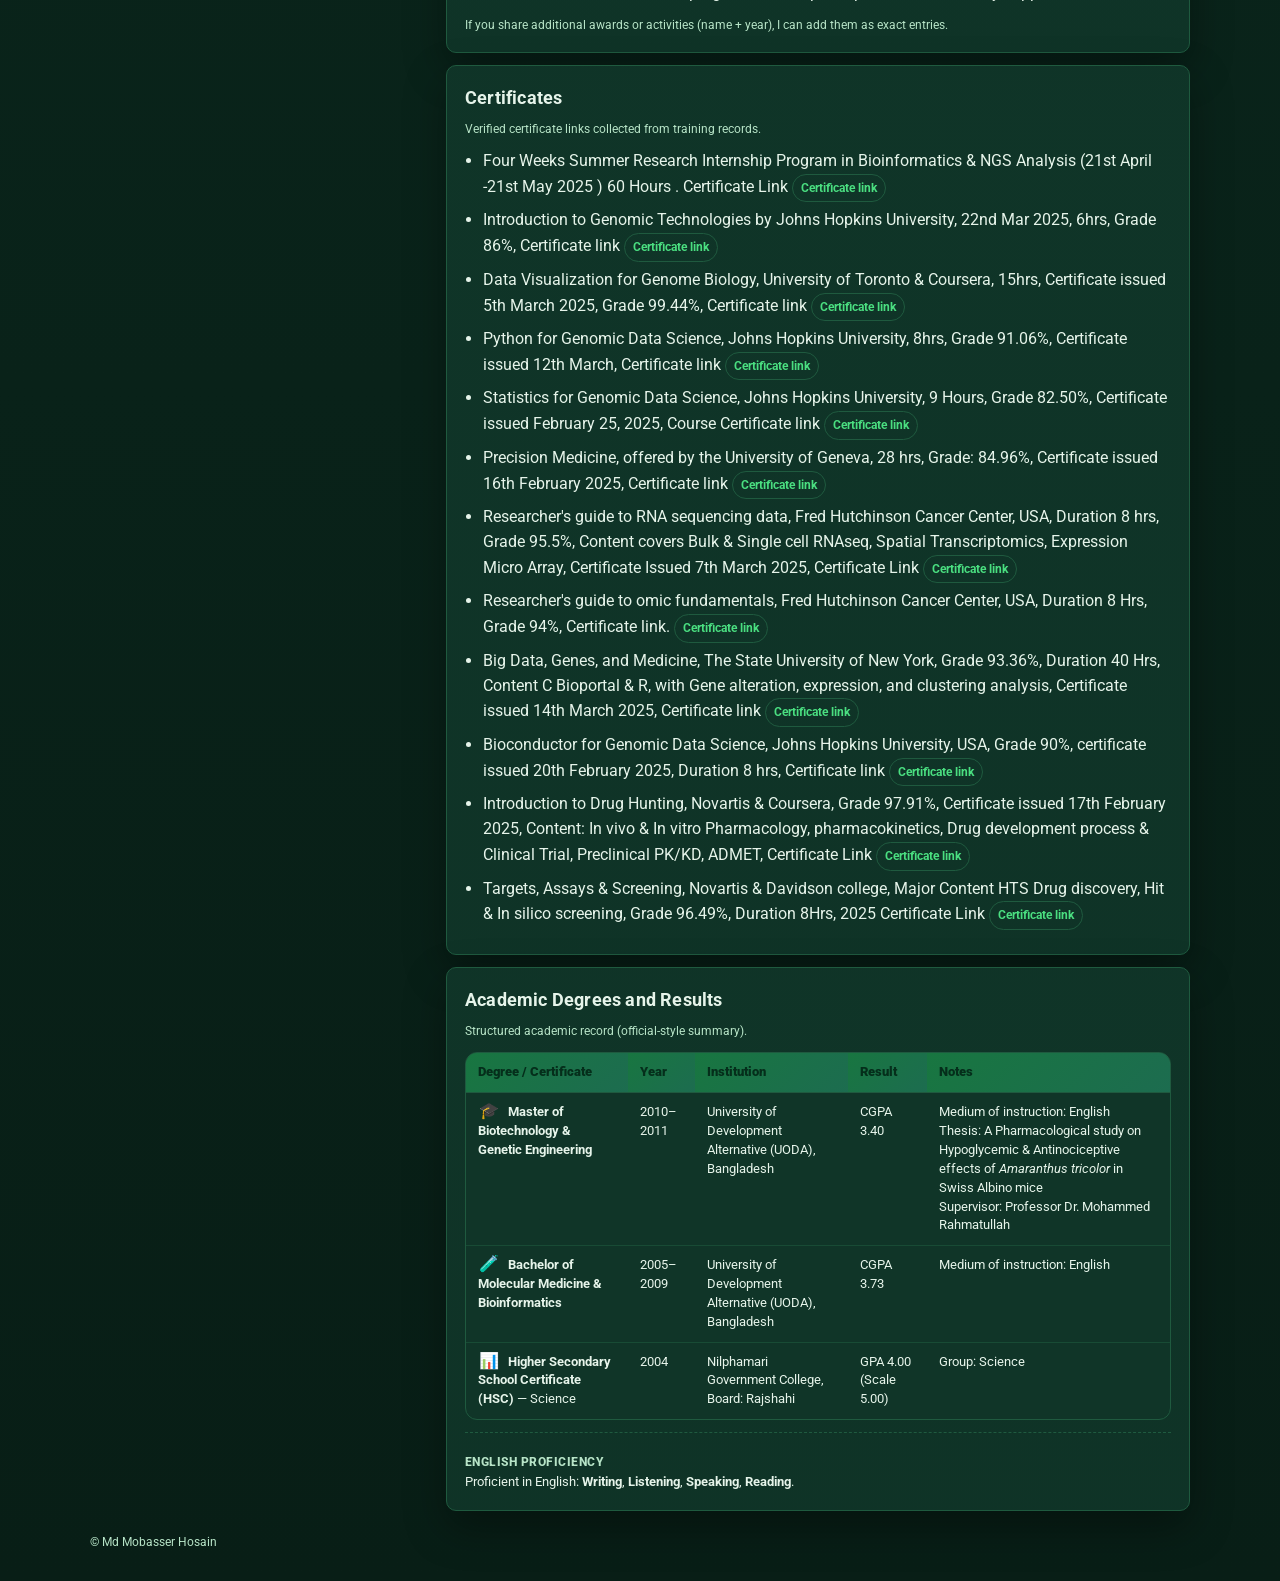
==== commit 22310e3a: "Update index.html" ====
--- a/index.html
+++ b/index.html
@@ -392,59 +392,7 @@
           <div class="plain">Proficient in English: <strong>Writing</strong>, <strong>Listening</strong>, <strong>Speaking</strong>, <strong>Reading</strong>.</div>
         </div>
       </section>
-
-
-
-      
-      <section class="card" id="contact">
-        <h1>Contact</h1>
-        <div class="muted small">Academic and professional correspondence only</div>
-
-        <div class="contact-links" aria-label="Academic profile links">
-          <a class="plink" href="https://orcid.org/0009-0008-5118-1282" target="_blank" rel="noreferrer">
-            <svg viewBox="0 0 24 24" aria-hidden="true" class="svgicon"><circle cx="12" cy="12" r="10" fill="currentColor" opacity=".18"/><text x="12" y="15" text-anchor="middle" font-size="9" font-family="Arial" fill="currentColor" font-weight="700">iD</text></svg><span>ORCID</span>
-          </a>
-          <a class="plink" href="https://scholar.google.com/citations?user=WmthFEQAAAAJ&hl=en&authuser=1" target="_blank" rel="noreferrer">
-            <svg viewBox="0 0 24 24" aria-hidden="true" class="svgicon"><path d="M12 3 2 9l10 6 10-6-10-6Z" fill="currentColor" opacity=".18"/><path d="M6 12v5c0 2.2 3 4 6 4s6-1.8 6-4v-5l-6 3.6L6 12Z" fill="currentColor"/></svg><span>Google Scholar</span>
-          </a>
-          <a class="plink" href="https://www.researchgate.net/profile/Md-Mobasser-Hosain?ev=hdr_xprf" target="_blank" rel="noreferrer" title="Replace with your ResearchGate profile link when available">
-            <svg viewBox="0 0 24 24" aria-hidden="true" class="svgicon"><circle cx="12" cy="12" r="10" fill="currentColor" opacity=".18"/><text x="12" y="15" text-anchor="middle" font-size="9" font-family="Arial" fill="currentColor" font-weight="700">RG</text></svg><span>ResearchGate</span>
-          </a>
-        </div>
-
-        <ul class="contact-list">
-          <li><span class="ico">📧</span><strong>Email:</strong> <a href="mailto:mobasseredubd@gmail.com">mobasseredubd@gmail.com</a></li>
-          <li><span class="ico">✉️</span><strong>Professional inquiries:</strong> Research collaboration, PhD supervision, academic networking</li>
-          <li><span class="ico">📍</span><strong>Location:</strong> Bangladesh</li>
-        </ul>
-
-        <div class="block">
-          <div class="subhead">Send an Academic Enquiry</div>
-          <form class="contact-form" id="contactForm">
-            <div class="row">
-              <label>
-                <span>Name</span>
-                <input type="text" name="name" placeholder="Your name" required>
-              </label>
-              <label>
-                <span>Email</span>
-                <input type="email" name="from" placeholder="your.email@university.edu" required>
-              </label>
-            </div>
-            <label>
-              <span>Subject</span>
-              <input type="text" name="subject" placeholder="PhD supervision inquiry / Collaboration / Question" required>
-            </label>
-            <label>
-              <span>Message</span>
-              <textarea name="message" rows="6" placeholder="Write your message…" required></textarea>
-            </label>
-            <button class="btn" type="submit">Compose Email</button>
-            <div class="muted small" style="margin-top:8px">This form opens your email client with a pre-filled message.</div>
-          </form>
-        </div>
-
-        <script>
+                <script>
           (function(){
             const form = document.getElementById("contactForm");
             if(!form) return;
